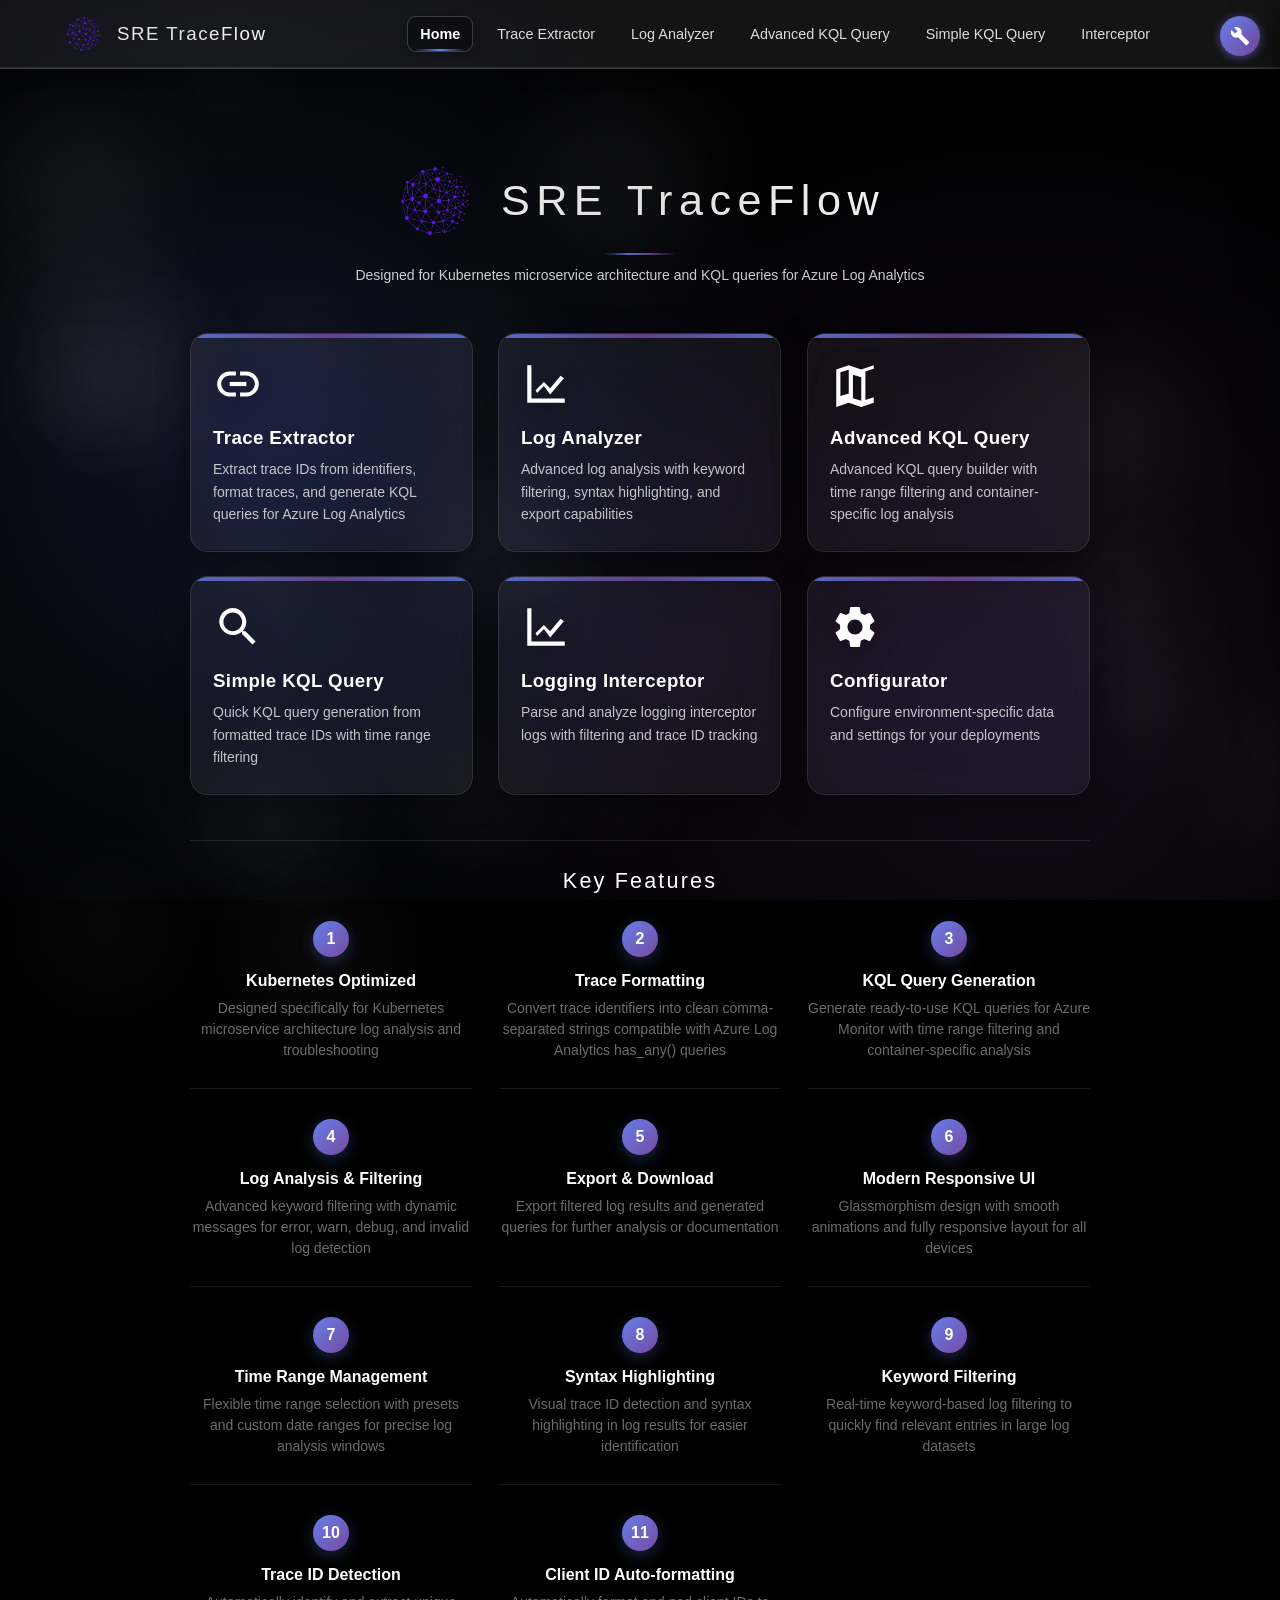
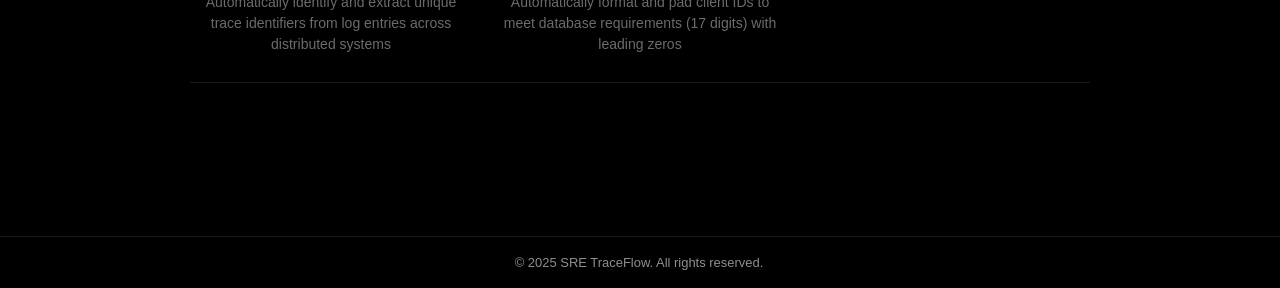
==== index.html @ 8fcfd658 "Add files via upload" ====
<!DOCTYPE html>
<html lang="en">
<head>
  <meta charset="UTF-8">
  <meta name="viewport" content="width=device-width, initial-scale=1.0">
  <title>SRE TraceFlow - Kubernetes Log Analysis</title>
  
  <link rel="stylesheet" href="assets/css/common.css">
  <link rel="stylesheet" href="assets/css/home.css">
</head>
<body class="home-page">
  <div id="navbar-container"></div>

  <div class="main-content">
    <div class="container" style="background: transparent; backdrop-filter: none; border: none; box-shadow: none;">
      <div class="logo"></div>
      <h1><img src="assets/icons/sre_traceflow.png" alt="" style="width:80px;height:80px;margin-right:8px;vertical-align:middle;">SRE TraceFlow</h1>
      <p class="subtitle">Designed for Kubernetes microservice architecture and KQL queries for Azure Log Analytics</p>
      
      <div class="tools-grid">
      <a href="trace-extractor.html" class="tool-card">
        <img src="assets/icons/link_white.svg" alt="" class="tool-icon" />
        <div class="tool-title">Trace Extractor</div>
        <div class="tool-description">
          Extract trace IDs from identifiers, format traces, and generate KQL queries for Azure Log Analytics
        </div>
      </a>
      
      <a href="log-analyzer.html" class="tool-card">
        <img src="assets/icons/chart-line_white.svg" alt="" class="tool-icon" />
        <div class="tool-title">Log Analyzer</div>
        <div class="tool-description">
          Advanced log analysis with keyword filtering, syntax highlighting, and export capabilities
        </div>
      </a>
      
      <a href="advanced-kql-query.html" class="tool-card">
        <img src="assets/icons/map_white.svg" alt="" class="tool-icon" />
        <div class="tool-title">Advanced KQL Query</div>
        <div class="tool-description">
          Advanced KQL query builder with time range filtering and container-specific log analysis
        </div>
      </a>
      
      <a href="simple-kql-query.html" class="tool-card">
        <img src="assets/icons/search_white.svg" alt="" class="tool-icon" />
        <div class="tool-title">Simple KQL Query</div>
        <div class="tool-description">
          Quick KQL query generation from formatted trace IDs with time range filtering
        </div>
      </a>
      
      <a href="interceptor.html" class="tool-card">
        <img src="assets/icons/chart-line_white.svg" alt="" class="tool-icon" />
        <div class="tool-title">Logging Interceptor</div>
        <div class="tool-description">
          Parse and analyze logging interceptor logs with filtering and trace ID tracking
        </div>
      </a>
      
      <a href="#" class="tool-card">
        <img src="assets/icons/settings_white.svg" alt="" class="tool-icon" />
        <div class="tool-title">Configurator</div>
        <div class="tool-description">
          Configure environment-specific data and settings for your deployments
        </div>
      </a>
    </div>

    <div class="getting-started">
      <h3>Key Features</h3>
      <div class="getting-started-content">
        <div class="getting-started-step">
          <div class="step-number-small">1</div>
          <div class="step-content">
            <strong>Kubernetes Optimized</strong>
            <p>Designed specifically for Kubernetes microservice architecture log analysis and troubleshooting</p>
          </div>
        </div>
        <div class="getting-started-step">
          <div class="step-number-small">2</div>
          <div class="step-content">
            <strong>Trace Formatting</strong>
            <p>Convert trace identifiers into clean comma-separated strings compatible with Azure Log Analytics has_any() queries</p>
          </div>
        </div>
        <div class="getting-started-step">
          <div class="step-number-small">3</div>
          <div class="step-content">
            <strong>KQL Query Generation</strong>
            <p>Generate ready-to-use KQL queries for Azure Monitor with time range filtering and container-specific analysis</p>
          </div>
        </div>
        <div class="getting-started-step">
          <div class="step-number-small">4</div>
          <div class="step-content">
            <strong>Log Analysis & Filtering</strong>
            <p>Advanced keyword filtering with dynamic messages for error, warn, debug, and invalid log detection</p>
          </div>
        </div>
        <div class="getting-started-step">
          <div class="step-number-small">5</div>
          <div class="step-content">
            <strong>Export & Download</strong>
            <p>Export filtered log results and generated queries for further analysis or documentation</p>
          </div>
        </div>
        <div class="getting-started-step">
          <div class="step-number-small">6</div>
          <div class="step-content">
            <strong>Modern Responsive UI</strong>
            <p>Glassmorphism design with smooth animations and fully responsive layout for all devices</p>
          </div>
        </div>
        <div class="getting-started-step">
          <div class="step-number-small">7</div>
          <div class="step-content">
            <strong>Time Range Management</strong>
            <p>Flexible time range selection with presets and custom date ranges for precise log analysis windows</p>
          </div>
        </div>
        <div class="getting-started-step">
          <div class="step-number-small">8</div>
          <div class="step-content">
            <strong>Syntax Highlighting</strong>
            <p>Visual trace ID detection and syntax highlighting in log results for easier identification</p>
          </div>
        </div>
        <div class="getting-started-step">
          <div class="step-number-small">9</div>
          <div class="step-content">
            <strong>Keyword Filtering</strong>
            <p>Real-time keyword-based log filtering to quickly find relevant entries in large log datasets</p>
          </div>
        </div>
        <div class="getting-started-step">
          <div class="step-number-small">10</div>
          <div class="step-content">
            <strong>Trace ID Detection</strong>
            <p>Automatically identify and extract unique trace identifiers from log entries across distributed systems</p>
          </div>
        </div>
        <div class="getting-started-step">
          <div class="step-number-small">11</div>
          <div class="step-content">
            <strong>Client ID Auto-formatting</strong>
            <p>Automatically format and pad client IDs to meet database requirements (17 digits) with leading zeros</p>
          </div>
        </div>
      </div>
    </div>
    </div>
  </div>

  <footer class="footer">
    <div class="footer-content">
      <p>&copy; 2025 SRE TraceFlow. All rights reserved.</p>
    </div>
  </footer>

  <script src="assets/js/navbar.js"></script>
  <script src="assets/js/common.js"></script>
  <script>
    // Modern interactive effects
    (function() {
      // Add parallax effect to cards on mouse move
      const cards = document.querySelectorAll('.tool-card');
      const container = document.querySelector('.container');
      
      if (container) {
        container.addEventListener('mousemove', (e) => {
          const rect = container.getBoundingClientRect();
          const x = e.clientX - rect.left;
          const y = e.clientY - rect.top;
          
          cards.forEach((card) => {
            if (card.matches(':hover')) {
              const cardRect = card.getBoundingClientRect();
              const cardX = cardRect.left + cardRect.width / 2 - rect.left;
              const cardY = cardRect.top + cardRect.height / 2 - rect.top;
              
              const deltaX = (x - cardX) / rect.width;
              const deltaY = (y - cardY) / rect.height;
              
              const rotateX = deltaY * 3;
              const rotateY = deltaX * -3;
              
              card.style.setProperty('--rotate-x', `${rotateX}deg`);
              card.style.setProperty('--rotate-y', `${rotateY}deg`);
            }
          });
        });
        
        container.addEventListener('mouseleave', () => {
          cards.forEach(card => {
            card.style.removeProperty('--rotate-x');
            card.style.removeProperty('--rotate-y');
          });
        });
      }
      
      // Add ripple effect on card click
      cards.forEach(card => {
        card.addEventListener('click', function(e) {
          const ripple = document.createElement('span');
          const rect = this.getBoundingClientRect();
          const size = Math.max(rect.width, rect.height);
          const x = e.clientX - rect.left - size / 2;
          const y = e.clientY - rect.top - size / 2;
          
          ripple.style.cssText = `
            position: absolute;
            width: ${size}px;
            height: ${size}px;
            border-radius: 50%;
            background: rgba(255, 255, 255, 0.3);
            left: ${x}px;
            top: ${y}px;
            pointer-events: none;
            animation: ripple 0.6s ease-out;
          `;
          
          this.appendChild(ripple);
          
          setTimeout(() => ripple.remove(), 600);
        });
      });
      
      // Add ripple animation
      const style = document.createElement('style');
      style.textContent = `
        @keyframes ripple {
          to {
            transform: scale(2);
            opacity: 0;
          }
        }
      `;
      document.head.appendChild(style);
    })();
    
  </script>
</body>
</html>
---- assets/css/common.css ----
/* Common Styles for SRE Helper Tool */
* {
  box-sizing: border-box;
}

body {
  margin: 0;
  padding: 0;
  font-family: -apple-system, BlinkMacSystemFont, 'Segoe UI', 'Roboto', 'Helvetica Neue', Arial, sans-serif;
  color: #ffffff;
  min-height: 100vh;
  position: relative;
  overflow-x: hidden;
  overflow-y: scroll; /* Always reserve scrollbar space to prevent layout shift */
  background: #000000;
  display: flex;
  flex-direction: column;
}

body:not(.home-page)::before {
  content: '';
  position: fixed;
  top: 0;
  left: 0;
  width: 100%;
  height: 100%;
  background: radial-gradient(circle at 20% 50%, rgba(102, 126, 234, 0.08) 0%, transparent 50%),
              radial-gradient(circle at 80% 80%, rgba(118, 75, 162, 0.08) 0%, transparent 50%);
  pointer-events: none;
  z-index: 0;
}

/* Pure black background - overlays removed for clean look */

/* Utilities Panel Styles */
.utilities-panel-toggle {
  position: fixed !important;
  right: 20px !important;
  top: 16px !important;
  transform: none !important;
  z-index: 101 !important;
  width: 40px !important;
  height: 40px !important;
  border-radius: 50% !important;
  background: linear-gradient(135deg, #667eea, #764ba2) !important;
  border: none !important;
  cursor: pointer !important;
  display: flex !important;
  align-items: center !important;
  justify-content: center !important;
  box-shadow: 0 2px 8px rgba(102, 126, 234, 0.4),
              0 0 12px rgba(118, 75, 162, 0.3) !important;
  transition: all 0.35s cubic-bezier(0.16, 1, 0.3, 1) !important;
  visibility: visible !important;
  opacity: 1 !important;
  pointer-events: auto !important;
  will-change: transform;
}

.utilities-panel-toggle:hover {
  transform: translateY(-2px) scale(1.1) !important;
  box-shadow: 0 4px 12px rgba(102, 126, 234, 0.5),
              0 0 16px rgba(118, 75, 162, 0.4);
}

.utilities-panel-toggle img {
  width: 20px;
  height: 20px;
  filter: brightness(0) invert(1);
}

.utilities-sidebar {
  position: fixed;
  right: 0;
  top: 0;
  width: 380px;
  height: 100vh;
  background: rgba(0, 0, 0, 0.95);
  backdrop-filter: blur(30px) saturate(180%);
  border-left: 1px solid rgba(255, 255, 255, 0.15);
  box-shadow: -4px 0 32px rgba(0, 0, 0, 0.5);
  z-index: 999;
  transform: translateX(100%);
  will-change: transform;
  transition: transform 0.2s cubic-bezier(0.16, 1, 0.3, 1);
  overflow-y: auto;
  padding: 20px;
}

.utilities-sidebar.open {
  transform: translateX(0);
}

.utilities-sidebar-header {
  display: flex;
  align-items: center;
  justify-content: space-between;
  margin-bottom: 30px;
  padding-bottom: 20px;
  border-bottom: 1px solid rgba(255, 255, 255, 0.1);
}

.utilities-sidebar-header h2 {
  margin: 0;
  font-size: 1.5rem;
  font-weight: 300;
  letter-spacing: 0.1em;
  color: #ffffff;
  display: flex;
  align-items: center;
  gap: 10px;
}

.utilities-sidebar-close {
  width: 32px;
  height: 32px;
  border-radius: 50%;
  background: rgba(255, 255, 255, 0.1);
  border: 1px solid rgba(255, 255, 255, 0.2);
  color: #ffffff;
  cursor: pointer;
  display: flex;
  align-items: center;
  justify-content: center;
  transition: all 0.3s ease;
  font-size: 18px;
  line-height: 1;
}

.utilities-sidebar-close:hover {
  background: rgba(255, 255, 255, 0.2);
  transform: rotate(90deg);
}

.utilities-list {
  display: flex;
  flex-direction: column;
  gap: 12px;
}

.utility-item {
  padding: 16px 20px;
  background: rgba(255, 255, 255, 0.05);
  border: 1px solid rgba(255, 255, 255, 0.1);
  border-radius: 12px;
  cursor: pointer;
  transition: all 0.35s cubic-bezier(0.16, 1, 0.3, 1);
  display: flex;
  align-items: center;
  gap: 12px;
  will-change: transform;
}

.utility-item:hover {
  background: rgba(255, 255, 255, 0.1);
  border-color: rgba(102, 126, 234, 0.5);
  transform: translateX(-4px);
  box-shadow: 0 4px 12px rgba(102, 126, 234, 0.2);
}

.utility-item-icon {
  width: 32px;
  height: 32px;
  flex-shrink: 0;
}

.utility-item-name {
  font-size: 15px;
  font-weight: 500;
  color: #ffffff;
  flex: 1;
}

/* Utilities Modal Overlay */
.utilities-modal-overlay {
  position: fixed;
  top: 0;
  left: 0;
  width: 100%;
  height: 100%;
  background: rgba(0, 0, 0, 0.85);
  backdrop-filter: blur(10px);
  z-index: 2000;
  display: none;
  align-items: center;
  justify-content: center;
  padding: 20px;
  box-sizing: border-box;
  overflow-y: auto;
}

.utilities-modal-overlay.open {
  display: flex;
}

.utilities-modal {
  background-color: rgba(255, 255, 255, 0.02);
  backdrop-filter: blur(10px) saturate(180%);
  border: none;
  border-radius: 29px;
  box-shadow: 0 8px 32px rgba(0, 0, 0, 0.3),
              0 2px 8px rgba(0, 0, 0, 0.2),
              inset 0 1px 0 rgba(255, 255, 255, 0.05);
  max-width: 900px;
  width: 100%;
  max-height: 90vh;
  overflow-y: auto;
  padding: 2.5% 2.5%;
  position: relative;
  animation: modalFadeIn 0.3s ease-out;
}

@keyframes modalFadeIn {
  from {
    opacity: 0;
    transform: scale(0.95) translateY(20px);
  }
  to {
    opacity: 1;
    transform: scale(1) translateY(0);
  }
}

.utilities-modal-header {
  display: flex;
  align-items: center;
  justify-content: space-between;
  margin-bottom: 25px;
  padding-bottom: 20px;
  border-bottom: 1px solid rgba(255, 255, 255, 0.1);
}

.utilities-modal-header h2 {
  margin: 0;
  font-size: 1.8rem;
  font-weight: 300;
  letter-spacing: 0.1em;
  color: #ffffff;
  display: flex;
  align-items: center;
  gap: 12px;
}

.utilities-modal-close {
  width: 36px;
  height: 36px;
  border-radius: 50%;
  background: rgba(255, 255, 255, 0.1);
  border: 1px solid rgba(255, 255, 255, 0.2);
  color: #ffffff;
  cursor: pointer;
  display: flex;
  align-items: center;
  justify-content: center;
  transition: all 0.3s ease;
  font-size: 20px;
  line-height: 1;
}

.utilities-modal-close:hover {
  background: rgba(255, 255, 255, 0.2);
  transform: rotate(90deg);
}

.utilities-modal-content {
  color: #ffffff;
}

/* Apply utilities page styling to modal content */
.utilities-modal-content .input-section {
  margin: 0 0 20px 0;
  width: 100%;
  box-sizing: border-box;
}

.utilities-modal-content .input-wrapper {
  width: 100%;
}

.utilities-modal-content .input-wrapper input,
.utilities-modal-content .input-wrapper textarea {
  width: 100%;
  box-sizing: border-box;
}

.utilities-modal-content .input-wrapper textarea {
  resize: vertical;
  min-height: 50px;
  max-height: 200px;
}

.utilities-modal-content .action-section {
  margin: 0 0 15px 0;
  width: 100%;
}

.utilities-modal-content .action-section .analyze-btn {
  width: 100%;
  box-sizing: border-box;
}

.utilities-modal-content .result {
  flex: 1;
  min-height: 40px;
  margin: 0 0 15px 0;
  width: 100%;
  box-sizing: border-box;
}

.utilities-modal-content .button-group {
  margin-top: auto !important;
  margin-bottom: 0;
  width: 100%;
}

.utilities-modal-content .button-group button {
  width: 100%;
  box-sizing: border-box;
}

/* Override for JSON formatter buttons - allow side-by-side layout */
.utilities-modal-content .button-group button[style*="width: auto"] {
  width: auto !important;
  flex: 0 0 auto !important;
}

/* Ensure modal buttons match utilities page styling */
.utilities-modal-content .analyze-btn,
.utilities-modal-content .button-group .analyze-btn {
  background: linear-gradient(135deg, #667eea, #764ba2) !important;
  color: #ffffff;
  border: none;
  border-radius: 14px;
  padding: 13px 22px;
  font-size: 14px;
  font-weight: 500;
  cursor: pointer;
  transition: all 0.3s cubic-bezier(0.4, 0, 0.2, 1);
  box-shadow: 0 4px 16px rgba(102, 126, 234, 0.4),
              0 0 20px rgba(118, 75, 162, 0.3);
  display: inline-flex;
  align-items: center;
  justify-content: center;
  gap: 7px;
}

.utilities-modal-content .analyze-btn:hover,
.utilities-modal-content .button-group .analyze-btn:hover {
  background: linear-gradient(135deg, #5a6fd8, #6a3d8f) !important;
  transform: translateY(-3px) scale(1.02);
  box-shadow: 0 8px 28px rgba(102, 126, 234, 0.5),
              0 0 30px rgba(118, 75, 162, 0.4);
}

.utilities-modal-content .button-group button.copy {
  background: rgba(255, 255, 255, 0.08) !important;
  border: 1px solid rgba(255, 255, 255, 0.2) !important;
  color: #ffffff;
  border-radius: 14px;
  padding: 13px 22px;
  font-size: 14px;
  font-weight: 500;
  cursor: pointer;
  transition: all 0.3s cubic-bezier(0.4, 0, 0.2, 1);
  display: inline-flex;
  align-items: center;
  justify-content: center;
  gap: 7px;
}

.utilities-modal-content .button-group button.copy:hover {
  background: rgba(255, 255, 255, 0.15) !important;
  border-color: rgba(255, 255, 255, 0.3) !important;
  transform: translateY(-2px);
  box-shadow: 0 4px 12px rgba(0, 0, 0, 0.2);
}

/* Navigation Styles */
.navbar {
  background: rgba(255, 255, 255, 0.08);
  backdrop-filter: blur(30px) saturate(180%);
  border-bottom: 1px solid rgba(255, 255, 255, 0.15);
  padding: 16px 0;
  position: sticky;
  top: 0;
  z-index: 100;
  box-shadow: 0 4px 16px rgba(0, 0, 0, 0.2),
              inset 0 -1px 0 rgba(255, 255, 255, 0.1);
}

/* Reserve space for navbar container to prevent layout shift */
#navbar-container {
  min-height: 54px;
  flex-shrink: 0;
}

.nav-container {
  max-width: 1080px;
  margin: 0 auto;
  padding: 0 18px;
  display: flex;
  justify-content: flex-end;
  align-items: center;
  gap: 20px;
  width: 100%;
  box-sizing: border-box;
  position: relative;
}

.nav-logo {
  font-size: 1.17rem;
  font-weight: 300;
  text-decoration: none;
  font-family: -apple-system, BlinkMacSystemFont, 'Segoe UI', 'Roboto', 'Helvetica Neue', Arial, sans-serif;
  letter-spacing: 0.08em;
  background: linear-gradient(135deg, #ffffff 0%, #e0e0e0 50%, #ffffff 100%);
  -webkit-background-clip: text;
  -webkit-text-fill-color: transparent;
  background-clip: text;
  display: inline-flex;
  align-items: center;
  gap: 7px;
  flex-shrink: 0;
  white-space: nowrap;
  position: fixed;
  left: 5%;
  top: 50%;
  transform: translateY(-50%);
  z-index: 101;
}

.nav-logo::before,
.nav-logo::after { display: none !important; }

.nav-links {
  display: flex;
  gap: 12px;
  justify-content: flex-end;
  flex-wrap: nowrap;
  align-items: center;
  flex-shrink: 1;
  min-width: 0;
  margin-left: 0;
}

.nav-links a {
  color: rgba(255, 255, 255, 0.85);
  text-decoration: none;
  padding: 9px 12px;
  border-radius: 9px;
  transition: all 0.3s cubic-bezier(0.4, 0, 0.2, 1);
  font-weight: 500;
  position: relative;
  overflow: hidden;
  white-space: nowrap;
  font-size: 0.9rem;
  flex-shrink: 0;
}

.nav-links a::before {
  content: '';
  position: absolute;
  bottom: 0;
  left: 50%;
  transform: translateX(-50%) scaleX(0);
  width: 80%;
  height: 2px;
  background: linear-gradient(90deg, transparent, rgba(102, 126, 234, 0.8), transparent);
  transition: transform 0.3s ease;
}

.nav-links a:hover {
  background: rgba(255, 255, 255, 0.12);
  color: #fff;
  transform: translateY(-1px);
}

.nav-links a:hover::before {
  transform: translateX(-50%) scaleX(1);
}

.nav-links a.active {
  color: #fff;
  background: rgba(0, 0, 0, 0.3);
  font-weight: 600;
  border: 1px solid rgba(255, 255, 255, 0.2);
  box-shadow: 0 2px 8px rgba(0, 0, 0, 0.2);
}

.nav-links a.active::before {
  transform: translateX(-50%) scaleX(1);
  background: linear-gradient(90deg, transparent, rgba(102, 126, 234, 1), transparent);
}

/* Main Content */
.main-content {
  padding: 27px 18px;
  max-width: 1080px;
  margin: 0 auto;
  position: relative;
  z-index: 1;
  opacity: 1;
  animation: none;
  width: 100%;
  box-sizing: border-box;
  flex: 1 0 auto;
}

.hero {
  max-width: 1080px;
  margin: 27px auto 22px auto;
  text-align: center;
  position: relative;
}

.hero-header {
  display: flex;
  align-items: center;
  justify-content: center;
  width: 100%;
  max-width: 1080px;
  margin: 0 auto;
  position: relative;
  padding: 0 18px;
  box-sizing: border-box;
  min-height: 54px;
}

.hero h1 {
  font-family: -apple-system, BlinkMacSystemFont, 'Segoe UI', 'Roboto', 'Helvetica Neue', Arial, sans-serif;
  font-size: 2.25rem;
  font-weight: 300;
  letter-spacing: 0.15em;
  margin: 0;
  background: linear-gradient(135deg, #ffffff 0%, #e0e0e0 50%, #ffffff 100%);
  -webkit-background-clip: text;
  -webkit-text-fill-color: transparent;
  background-clip: text;
  position: absolute;
  left: 50%;
  transform: translateX(-50%);
  text-shadow: none;
  display: inline-flex;
  align-items: center;
  justify-content: center;
  gap: 14px;
  flex-wrap: wrap;
}

.hero h1::before {
  display: none;
}

/* Page-specific icons now in HTML as SVG images */

.hero h1::after {
  content: '';
  position: absolute;
  bottom: -9px;
  left: 50%;
  transform: translateX(-50%);
  width: 72px;
  height: 2px;
  background: linear-gradient(90deg, transparent, rgba(255, 255, 255, 0.6), transparent);
}

.hero p {
  margin: 0;
  color: #ffffff;
  font-weight: 400;
  opacity: 0.6;
}

/* Container Styles */
.container {
  background: rgba(255, 255, 255, 0.08);
  backdrop-filter: blur(30px) saturate(180%);
  padding: 2.5% 2.5%;
  border-radius: 22px;
  box-shadow: 0 8px 32px rgba(0, 0, 0, 0.4),
              inset 0 1px 0 rgba(0, 0, 0, 0.3);
  border: 1px solid rgba(255, 255, 255, 0.18);
  opacity: 1;
  transition: all 0.4s cubic-bezier(0.4, 0, 0.2, 1);
  position: relative;
  animation: none;
}

/* Make step containers smaller */
.container.step-container {
  padding: 2.5% 2.5%;
  background-color: rgba(255, 255, 255, 0.02) !important;
  backdrop-filter: blur(10px) saturate(180%) !important;
  border: none !important;
  box-shadow: 0 8px 32px rgba(0, 0, 0, 0.3),
              0 2px 8px rgba(0, 0, 0, 0.2),
              inset 0 1px 0 rgba(255, 255, 255, 0.05) !important;
  position: relative;
  overflow: visible;
}


.container:hover {
  transform: translateY(-2px);
  box-shadow: 0 12px 40px rgba(0, 0, 0, 0.5),
              inset 0 1px 0 rgba(0, 0, 0, 0.4);
  border-color: rgba(255, 255, 255, 0.25);
}

.container.step-container:hover {
  transform: none;
  box-shadow: none;
  border-color: transparent;
}

/* Shared keyframes - consolidated to avoid duplication */
@keyframes fadeIn {
  from {
    opacity: 0;
  }
  to {
    opacity: 1;
  }
}

@keyframes fadeInUp {
  from {
    opacity: 0;
    transform: translateY(20px);
  }
  to {
    opacity: 1;
    transform: translateY(0);
  }
}

/* Form Elements */
h2 {
  margin: 0 0 14px;
  font-family: -apple-system, BlinkMacSystemFont, 'Segoe UI', 'Roboto', 'Helvetica Neue', Arial, sans-serif;
  font-size: 18px;
  font-weight: 600;
  text-align: center;
  color: #ffffff;
}

.container p,
.container blockquote {
  opacity: 0.6;
  color: rgba(255, 255, 255, 0.8);
  max-width: 77%;
  margin: 0 auto;
  font-size: 14px;
}

.container blockquote {
  border-left: 3px solid rgba(255, 255, 255, 0.3);
  padding-left: 18px;
  font-style: italic;
  margin-left: auto;
  margin-right: auto;
}

label {
  display: block;
  width: 100%;
  margin-top: 11px;
  margin-bottom: 4px;
  font-size: 14px;
  color: #ffffff;
  font-weight: 500;
}

input,
textarea {
  display: block;
  width: 100%;
  margin-top: 0;
  font-size: 14px !important;
}

input {
  background: rgba(255, 255, 255, 0.08);
  backdrop-filter: blur(10px);
  color: #ffffff;
  border: 1px solid rgba(255, 255, 255, 0.2);
  padding: 13px 16px;
  border-radius: 11px;
  transition: all 0.3s cubic-bezier(0.4, 0, 0.2, 1);
  font-size: 14px;
  font-weight: 500;
  box-shadow: 0 2px 8px rgba(0, 0, 0, 0.1),
              inset 0 1px 0 rgba(255, 255, 255, 0.05);
}

textarea {
  background: rgba(255, 255, 255, 0.08);
  backdrop-filter: blur(10px);
  color: #ffffff;
  border: 1px solid rgba(255, 255, 255, 0.2);
  border-left: 3px solid rgba(102, 126, 234, 0.5);
  padding: 13px 16px;
  border-radius: 11px;
  transition: all 0.3s cubic-bezier(0.4, 0, 0.2, 1);
  font-size: 14px !important;
  font-weight: 500;
  box-shadow: 0 2px 8px rgba(0, 0, 0, 0.1),
              inset 0 1px 0 rgba(255, 255, 255, 0.05);
}

input:focus {
  border-color: rgba(255, 255, 255, 0.4);
  outline: none;
  background: rgba(255, 255, 255, 0.12);
  box-shadow: 0 0 0 3px rgba(102, 126, 234, 0.2),
              0 4px 12px rgba(0, 0, 0, 0.2),
              inset 0 1px 0 rgba(255, 255, 255, 0.1);
  transform: translateY(-1px);
}

textarea:focus {
  border-color: rgba(255, 255, 255, 0.4);
  border-left-color: rgba(102, 126, 234, 0.8);
  outline: none;
  background: rgba(255, 255, 255, 0.12);
  box-shadow: 0 0 0 3px rgba(102, 126, 234, 0.2),
              0 4px 12px rgba(0, 0, 0, 0.2),
              inset 0 1px 0 rgba(255, 255, 255, 0.1);
  transform: translateY(-1px);
}

input::placeholder,
textarea::placeholder {
  color: rgba(255, 255, 255, 0.7);
  font-weight: 400;
}

/* Time Input Specific */
input[type="time"] {
  background: rgba(255, 255, 255, 0.1);
  color: #fff;
  border: 1px solid rgba(255, 255, 255, 0.2);
  padding: 11px 14px;
  border-radius: 7px;
  font-size: 14px;
}

input[type="time"]:focus {
  border-color: rgba(255, 255, 255, 0.5);
  outline: none;
  background: rgba(255, 255, 255, 0.15);
  box-shadow: 0 0 0 3px rgba(255, 255, 255, 0.1);
}

/* Button Styles */
.button-group {
  display: flex;
  gap: 9px;
  margin-top: 14px;
  flex-wrap: wrap;
}

.button-group button {
  flex: 1;
  padding: 13px 22px;
  font-size: 14px;
  font-weight: 500;
  color: #fff;
  border: none;
  border-radius: 11px;
  cursor: pointer;
  display: flex;
  align-items: center;
  justify-content: center;
  gap: 7px;
  transition: all 0.3s cubic-bezier(0.4, 0, 0.2, 1);
  position: relative;
  overflow: hidden;
  box-shadow: 0 4px 12px rgba(0, 0, 0, 0.2);
}

.button-group button::before {
  content: '';
  position: absolute;
  top: 0;
  left: -100%;
  width: 100%;
  height: 100%;
  background: linear-gradient(90deg, transparent, rgba(255, 255, 255, 0.2), transparent);
  transition: left 0.5s;
}

.button-group button:hover::before {
  left: 100%;
}

.button-group button.copy {
  background: #000000;
  color: #ffffff;
}

.button-group button.copy:hover {
  background: #1a1a1a;
}

.tool-redirect-btn {
  background: linear-gradient(135deg, #4a4a4a, #6a0dad);
  color: white;
  border: none;
  padding: 22px 43px;
  border-radius: 14px;
  cursor: pointer;
  font-size: 14px;
  font-weight: 500;
  transition: all 0.3s ease;
  display: flex;
  align-items: center;
  gap: 14px;
  text-decoration: none;
  justify-content: center;
  flex: 1;
  min-height: 63px;
  min-width: 216px;
  margin-top: 18px;
}

.tool-redirect-btn:hover {
  background: linear-gradient(135deg, #6a0dad, #4a4a4a);
  transform: translateY(-2px);
  box-shadow: 0 8px 25px rgba(106, 13, 173, 0.4);
}

.button-group button:not(.copy) {
  background: linear-gradient(135deg, #6c5ce7, #a29bfe);
}

.button-group button:hover {
  transform: translateY(-3px) scale(1.02);
  box-shadow: 0 8px 24px rgba(0, 0, 0, 0.3),
              0 0 20px rgba(102, 126, 234, 0.2);
}

.button-group button:active {
  transform: translateY(-1px) scale(0.98);
}

/* Result Display */
.result {
  margin-top: 9px;
  padding: 18px;
  background: rgba(0, 0, 0, 0.4);
  backdrop-filter: blur(20px);
  border: 1px solid rgba(255, 255, 255, 0.15);
  border-radius: 14px;
  font-size: 14px;
  color: #ffffff;
  white-space: pre-wrap;
  max-height: 0;
  overflow: hidden;
  opacity: 0;
  transition: all 0.4s cubic-bezier(0.4, 0, 0.2, 1);
  font-family: 'Consolas', 'Monaco', monospace;
  line-height: 1.6;
  font-weight: 500;
  box-shadow: 0 4px 16px rgba(0, 0, 0, 0.3),
              inset 0 1px 0 rgba(255, 255, 255, 0.05);
}

.result:not(:empty) {
  background: rgba(0, 0, 0, 0.5);
  backdrop-filter: blur(20px) saturate(180%);
  border: 1px solid rgba(255, 255, 255, 0.2);
  max-height: 360px;
  opacity: 1;
  transition: all 0.3s ease-out;
}

.result::-webkit-scrollbar {
  width: 6px;
}

.result::-webkit-scrollbar-track {
  background: rgba(255, 255, 255, 0.1);
  border-radius: 3px;
}

.result::-webkit-scrollbar-thumb {
  background: rgba(255, 255, 255, 0.3);
  border-radius: 3px;
}

.result::-webkit-scrollbar-thumb:hover {
  background: rgba(255, 255, 255, 0.5);
}

/* Footer */
.footer {
  background: #000000;
  color: #ffffff;
  padding: 18px;
  text-align: center;
  margin-top: auto;
  border-top: 1px solid rgba(255, 255, 255, 0.1);
  width: 100%;
  box-sizing: border-box;
  flex-shrink: 0;
}

.footer-content {
  max-width: 1080px;
  margin: 0 auto;
  padding: 0 18px;
  font-size: 0.81rem;
  opacity: 0.8;
  box-sizing: border-box;
}

.footer p {
  margin: 0;
  color: rgba(255, 255, 255, 0.7);
}

/* Responsive Design */
@media (max-width: 640px) {
  .nav-container {
    flex-direction: column;
    gap: 15px;
  }
  
  .nav-links {
    flex-wrap: wrap;
    justify-content: center;
  }
  
  .hero h1 {
    font-size: 2rem;
    gap: 12px;
  }
  
  .hero h1::before {
    font-size: 1.5rem;
  }
  
  .container {
    padding: 20px;
  }
  
  .button-group {
    flex-direction: column;
  }
  
  .button-group button {
    margin-bottom: 10px;
  }
}
---- assets/css/home.css ----
/* Home Page Specific Styles */
body.home-page {
  display: block;
  min-height: 100vh;
  position: relative;
  overflow-y: auto;
  overflow-x: hidden;
}

body.home-page::before {
  content: '';
  position: fixed;
  top: 0;
  left: 0;
  width: 100%;
  height: 100%;
  background: radial-gradient(circle at 20% 50%, rgba(102, 126, 234, 0.15) 0%, transparent 50%),
              radial-gradient(circle at 80% 80%, rgba(118, 75, 162, 0.15) 0%, transparent 50%);
  pointer-events: none;
  z-index: 0;
}

@keyframes gradientShift {
  0%, 100% {
    opacity: 1;
  }
  50% {
    opacity: 0.8;
  }
}

.container {
  background: rgba(255, 255, 255, 0.08);
  backdrop-filter: blur(30px) saturate(200%);
  border-radius: 29px;
  border: 1px solid rgba(255, 255, 255, 0.18);
  padding: 36px 45px 54px 45px;
  text-align: center;
  box-shadow: 0 8px 32px rgba(0, 0, 0, 0.4),
              inset 0 1px 0 rgba(0, 0, 0, 0.3);
  max-width: 990px;
  width: 100%;
  margin: 0 auto;
  position: relative;
  z-index: 1;
  isolation: isolate;
  animation: fadeInUp 0.8s ease-out;
  overflow: visible;
  min-height: auto;
  margin-bottom: 36px;
}

@keyframes fadeInUp {
  from {
    opacity: 0;
    transform: translateY(30px);
  }
  to {
    opacity: 1;
    transform: translateY(0);
  }
}

.logo {
  font-size: 2.7rem;
  margin-bottom: 18px;
  color: #fff;
}

h1 {
  font-family: -apple-system, BlinkMacSystemFont, 'Segoe UI', 'Roboto', 'Helvetica Neue', Arial, sans-serif;
  font-size: 2.7rem;
  font-weight: 300;
  letter-spacing: 0.15em;
  margin-bottom: 23px;
  background: linear-gradient(135deg, #ffffff 0%, #e0e0e0 50%, #ffffff 100%);
  -webkit-background-clip: text;
  -webkit-text-fill-color: transparent;
  background-clip: text;
  position: relative;
  text-shadow: none;
  display: flex;
  align-items: center;
  justify-content: center;
  gap: 18px;
  animation: fadeInDown 0.8s ease-out;
}

@keyframes fadeInDown {
  from {
    opacity: 0;
    transform: translateY(-20px);
  }
  to {
    opacity: 1;
    transform: translateY(0);
  }
}

h1::before {
  display: none;
}

h1::after {
  content: '';
  position: absolute;
  bottom: -14px;
  left: 50%;
  transform: translateX(-50%);
  width: 72px;
  height: 2px;
  background: linear-gradient(90deg, transparent, rgba(102, 126, 234, 0.8), rgba(118, 75, 162, 0.8), transparent);
}

.subtitle {
  color: rgba(255, 255, 255, 0.65);
  font-size: 0.99rem;
  margin-top: 36px;
  margin-bottom: 36px;
  font-weight: 400;
  max-width: 450px;
  margin-left: auto;
  margin-right: auto;
  line-height: 1.7;
  animation: fadeIn 1s ease-out 0.3s both;
}

@keyframes fadeIn {
  from {
    opacity: 0;
  }
  to {
    opacity: 1;
  }
}

.tools-grid {
  display: grid;
  grid-template-columns: repeat(3, 1fr);
  gap: 25px;
  margin-top: 45px;
  padding: 0;
  align-items: stretch;
}

.tool-card {
  background: rgba(255, 255, 255, 0.06);
  backdrop-filter: blur(30px) saturate(200%);
  border-radius: 18px;
  padding: 25px 22px;
  text-decoration: none;
  color: #fff;
  transition: all 0.5s cubic-bezier(0.4, 0, 0.2, 1);
  border: 1px solid rgba(255, 255, 255, 0.1);
  position: relative;
  overflow: hidden;
  display: flex;
  flex-direction: column;
  justify-content: flex-start;
  align-items: flex-start;
  max-width: 288px;
  width: 100%;
  margin: 0 auto;
  min-height: 180px;
  opacity: 0;
  transform: translateY(20px);
  backdrop-filter: none;
  animation: fadeInCard 0.6s ease-out forwards, applyBackdropFilter 2s ease-in-out forwards;
  box-shadow: 0 8px 32px rgba(0, 0, 0, 0.4),
              inset 0 1px 0 rgba(0, 0, 0, 0.2),
              inset 0 -1px 0 rgba(0, 0, 0, 0.3);
  isolation: isolate;
  will-change: opacity, transform, backdrop-filter;
}

.tool-card:not([data-animated]) {
  opacity: 0;
  transform: translateY(20px);
  background: rgba(255, 255, 255, 0.06);
  border-color: rgba(255, 255, 255, 0.1);
}

.tool-card:nth-child(1) { 
  animation-delay: 0.1s, 2s; /* fade starts at 0.1s, backdrop transition starts at 2s */
}
.tool-card:nth-child(2) { 
  animation-delay: 0.2s, 2s; /* fade starts at 0.2s, backdrop transition starts at 2s */
}
.tool-card:nth-child(3) { 
  animation-delay: 0.3s, 2s; /* fade starts at 0.3s, backdrop transition starts at 2s */
}
.tool-card:nth-child(4) { 
  animation-delay: 0.4s, 2s; /* fade starts at 0.4s, backdrop transition starts at 2s */
}
.tool-card:nth-child(5) { 
  animation-delay: 0.5s, 2s; /* fade starts at 0.5s, backdrop transition starts at 2s */
}
.tool-card:nth-child(6) { 
  animation-delay: 0.6s, 2s; /* fade starts at 0.6s, backdrop transition starts at 2s */
}

@keyframes fadeInCard {
  from {
    opacity: 0;
    transform: translateY(20px);
  }
  to {
    opacity: 1;
    transform: translateY(0);
  }
}

@keyframes applyBackdropFilter {
  from {
    backdrop-filter: none;
  }
  to {
    backdrop-filter: blur(30px) saturate(200%);
  }
}


.tool-card::before {
  content: '';
  position: absolute;
  top: 0;
  left: 0;
  right: 0;
  height: 4px;
  background: linear-gradient(90deg, 
    rgba(102, 126, 234, 0.8), 
    rgba(118, 75, 162, 0.8),
    rgba(102, 126, 234, 0.8));
  z-index: 1;
  transition: height 0.3s ease;
}

.tool-card::after {
  content: '';
  position: absolute;
  top: 0;
  left: -100%;
  width: 100%;
  height: 100%;
  background: linear-gradient(90deg, 
    transparent, 
    rgba(255, 255, 255, 0.12), 
    transparent);
  transition: left 0.6s ease;
  z-index: 1;
  pointer-events: none;
}

.tool-card:hover::before {
  height: 5px;
  background: linear-gradient(90deg, 
    rgba(102, 126, 234, 1), 
    rgba(118, 75, 162, 1),
    rgba(102, 126, 234, 1));
}

.tool-card:hover::after {
  left: 100%;
}

.tool-card:hover {
  transform: translateY(-8px) scale(1.02) 
             perspective(1000px) 
             rotateX(var(--rotate-x, 0deg)) 
             rotateY(var(--rotate-y, 0deg)) 
             translateZ(15px);
  background: rgba(0, 0, 0, 0.3);
  border-color: rgba(0, 0, 0, 0.5);
  box-shadow: 0 20px 40px rgba(0, 0, 0, 0.5),
              0 0 20px rgba(102, 126, 234, 0.4),
              0 0 33px rgba(118, 75, 162, 0.3),
              0 0 47px rgba(102, 126, 234, 0.1),
              inset 0 2px 0 rgba(0, 0, 0, 0.3),
              inset 0 -2px 0 rgba(0, 0, 0, 0.4);
}

.tool-card:focus,
.tool-card:active {
  outline: none;
  -webkit-tap-highlight-color: transparent;
  -webkit-touch-callout: none;
}

.tool-card:focus-visible {
  outline: none;
}

.tool-icon {
  width: 3.15rem;
  height: 3.15rem;
  margin: 0 0 18px 0;
  display: block;
  flex-shrink: 0;
  transition: all 0.5s cubic-bezier(0.4, 0, 0.2, 1);
  filter: drop-shadow(0 4px 12px rgba(0, 0, 0, 0.4));
  position: relative;
  z-index: 2;
}

.tool-card:hover .tool-icon {
  transform: scale(1.15) rotate(8deg);
  filter: drop-shadow(0 8px 20px rgba(0, 0, 0, 0.5))
          drop-shadow(0 0 30px rgba(102, 126, 234, 0.5))
          drop-shadow(0 0 50px rgba(118, 75, 162, 0.3));
}

.tool-title {
  font-size: 1.17rem;
  font-weight: 600;
  margin-bottom: 9px;
  text-align: left;
  flex-shrink: 0;
  color: #ffffff;
  letter-spacing: 0.02em;
  position: relative;
  z-index: 2;
  transition: all 0.3s ease;
  width: 100%;
}

.tool-card:hover .tool-title {
  color: rgba(255, 255, 255, 1);
}

.tool-description {
  font-size: 0.875rem;
  color: rgba(255, 255, 255, 0.75);
  line-height: 1.6;
  font-weight: 400;
  text-align: left;
  overflow: hidden;
  display: -webkit-box;
  -webkit-line-clamp: 3;
  -webkit-box-orient: vertical;
  margin-top: 0;
  position: relative;
  z-index: 2;
  transition: all 0.3s ease;
  width: 100%;
  flex: 1;
}

.tool-card:hover .tool-description {
  color: rgba(255, 255, 255, 0.9);
}

.getting-started {
  margin: 45px 0 36px 0;
  padding: 27px 0;
  border-top: 1px solid rgba(255, 255, 255, 0.1);
  border-bottom: 1px solid rgba(255, 255, 255, 0.1);
}

.getting-started h3 {
  font-family: -apple-system, BlinkMacSystemFont, 'Segoe UI', 'Roboto', 'Helvetica Neue', Arial, sans-serif;
  font-size: 1.35rem;
  font-weight: 400;
  color: #ffffff;
  margin: 0 0 27px 0;
  text-align: center;
  letter-spacing: 0.1em;
}

.getting-started-content {
  display: grid;
  grid-template-columns: repeat(3, 1fr);
  gap: 27px;
  max-width: 1080px;
  margin: 0 auto;
}

.getting-started-step {
  display: flex;
  flex-direction: column;
  align-items: center;
  text-align: center;
  gap: 15px;
  justify-content: flex-start;
  width: 100%;
}

.getting-started-step:nth-child(n+4) {
  border-top: 1px solid rgba(255, 255, 255, 0.1);
  padding-top: 30px;
  margin-top: 0;
}

.step-number-small {
  width: 36px;
  height: 36px;
  border-radius: 50%;
  background: linear-gradient(135deg, #667eea, #764ba2);
  color: #ffffff;
  display: flex;
  align-items: center;
  justify-content: center;
  font-size: 16px;
  font-weight: 700;
  box-shadow: 0 4px 15px rgba(102, 126, 234, 0.3);
  flex-shrink: 0;
}

.step-content {
  display: flex;
  flex-direction: column;
  gap: 8px;
  text-align: center;
  width: 100%;
  align-items: center;
  justify-content: center;
}

.step-content strong {
  font-size: 1rem;
  font-weight: 600;
  color: #ffffff;
  font-family: -apple-system, BlinkMacSystemFont, 'Segoe UI', 'Roboto', 'Helvetica Neue', Arial, sans-serif;
  text-align: center;
  display: block;
  width: 100%;
}

.step-content p {
  font-size: 0.875rem;
  color: rgba(255, 255, 255, 0.7);
  margin: 0 auto;
  line-height: 1.5;
  text-align: center;
  max-width: 100%;
}

@media (max-width: 1024px) {
  .getting-started-content {
    grid-template-columns: repeat(2, 1fr);
  }
  
  .getting-started-step:nth-child(n+4) {
    border-top: 1px solid rgba(255, 255, 255, 0.1);
    padding-top: 30px;
  }
  
  .getting-started-step:nth-child(n+3) {
    border-top: none;
    padding-top: 0;
  }
  
  .getting-started-step:nth-child(3),
  .getting-started-step:nth-child(5),
  .getting-started-step:nth-child(7),
  .getting-started-step:nth-child(9),
  .getting-started-step:nth-child(11) {
    border-top: 1px solid rgba(255, 255, 255, 0.1);
    padding-top: 30px;
  }
}

@media (max-width: 768px) {
  .getting-started-content {
    grid-template-columns: 1fr;
    gap: 25px;
  }
  
  .getting-started-step {
    flex-direction: row;
    text-align: left;
    align-items: flex-start;
  }
  
  .getting-started-step:nth-child(n+2) {
    border-top: 1px solid rgba(255, 255, 255, 0.1);
    padding-top: 25px;
  }
  
  .getting-started-step:nth-child(3),
  .getting-started-step:nth-child(5),
  .getting-started-step:nth-child(7),
  .getting-started-step:nth-child(9),
  .getting-started-step:nth-child(11) {
    border-top: 1px solid rgba(255, 255, 255, 0.1);
    padding-top: 25px;
  }
}

.features {
  margin-top: 60px;
  padding-top: 40px;
  border-top: 1px solid rgba(255, 255, 255, 0.1);
  width: 100%;
  display: block;
  visibility: visible;
  opacity: 1;
}

.features h3 {
  color: #fff;
  font-size: 1.5rem;
  font-weight: 300;
  letter-spacing: 0.1em;
  margin-bottom: 30px;
  text-align: center;
  background: linear-gradient(135deg, #ffffff 0%, #e0e0e0 100%);
  -webkit-background-clip: text;
  -webkit-text-fill-color: transparent;
  background-clip: text;
  display: block;
  visibility: visible;
}

.feature-list {
  display: grid;
  grid-template-columns: repeat(auto-fit, minmax(220px, 1fr));
  gap: 16px;
  justify-items: stretch;
  max-width: 900px;
  margin: 0 auto;
  padding: 0;
  list-style: none;
  visibility: visible;
  opacity: 1;
}

.feature-item {
  display: flex;
  align-items: center;
  justify-content: flex-start;
  color: rgba(255, 255, 255, 0.9);
  font-size: 0.95rem;
  font-weight: 400;
  padding: 12px 16px;
  background: rgba(255, 255, 255, 0.05);
  backdrop-filter: blur(10px);
  border-radius: 12px;
  border: 1px solid rgba(255, 255, 255, 0.1);
  transition: all 0.3s cubic-bezier(0.4, 0, 0.2, 1);
  position: relative;
  overflow: hidden;
  text-align: left;
  visibility: visible;
  opacity: 1;
  min-height: 44px;
  box-sizing: border-box;
}

.feature-item::before {
  content: '';
  position: absolute;
  left: 0;
  top: 0;
  bottom: 0;
  width: 3px;
  background: linear-gradient(180deg, rgba(102, 126, 234, 0.8), rgba(118, 75, 162, 0.8));
  opacity: 0;
  transition: opacity 0.3s ease;
}

.feature-item:hover {
  background: rgba(255, 255, 255, 0.08);
  border-color: rgba(255, 255, 255, 0.2);
  transform: translateX(4px);
  box-shadow: 0 4px 12px rgba(0, 0, 0, 0.2);
}

.feature-item:hover::before {
  opacity: 1;
}

.feature-item img {
  display: block;
  width: 18px;
  height: 18px;
  margin-right: 12px;
  flex-shrink: 0;
  filter: drop-shadow(0 2px 4px rgba(0, 0, 0, 0.3));
  transition: transform 0.3s ease;
  vertical-align: middle;
}

.feature-item:hover img {
  transform: scale(1.1);
}

.feature-item span {
  display: inline-block;
  vertical-align: middle;
}

.feature-item i {
  margin-right: 10px;
  color: #4ade80;
}

/* Client ID Card Styles */
.client-id-card {
  cursor: default;
}

.client-id-card:hover {
  transform: translateY(-5px);
  background: rgba(0, 0, 0, 0.4);
  box-shadow: 0 15px 30px rgba(0, 0, 0, 0.2);
}

.client-id-content {
  margin-top: 20px;
  display: flex;
  flex-direction: column;
  gap: 15px;
  align-items: center;
}

.client-input {
  width: 100%;
  background: rgba(255, 255, 255, 0.15);
  color: #ffffff;
  border: 1px solid rgba(255, 255, 255, 0.3);
  padding: 10px 12px;
  border-radius: 6px;
  font-size: 14px;
  text-align: center;
  font-weight: 500;
}

.client-input:focus {
  border-color: rgba(255, 255, 255, 0.5);
  outline: none;
  background: rgba(255, 255, 255, 0.15);
}

.client-input::placeholder {
  color: rgba(255, 255, 255, 0.6);
}

.client-buttons {
  display: flex;
  gap: 10px;
  flex-wrap: wrap;
  justify-content: center;
  width: 100%;
  margin-top: 5px;
}

.client-btn {
  flex: 1;
  padding: 10px 16px;
  font-size: 14px;
  font-weight: 500;
  color: #fff;
  border: none;
  border-radius: 8px;
  cursor: pointer;
  display: flex;
  align-items: center;
  justify-content: center;
  gap: 6px;
  transition: all 0.3s ease;
  background: linear-gradient(135deg, #6c5ce7, #a29bfe);
  position: relative;
  overflow: hidden;
}

.client-btn::before {
  content: '';
  position: absolute;
  top: 0;
  left: -100%;
  width: 100%;
  height: 100%;
  background: linear-gradient(90deg, transparent, rgba(255, 255, 255, 0.2), transparent);
  transition: left 0.5s;
}

.client-btn:hover::before {
  left: 100%;
}

.client-btn.copy {
  background: #000000;
  color: #ffffff;
}

.client-btn.copy:hover {
  background: #1a1a1a;
}

.client-btn:hover {
  transform: translateY(-2px);
  box-shadow: 0 8px 25px rgba(0, 0, 0, 0.2);
}

.client-result {
  margin-top: 8px;
  padding: 8px;
  background: rgba(255, 255, 255, 0.15);
  border: 1px solid rgba(255, 255, 255, 0.3);
  border-radius: 6px;
  font-size: 12px;
  color: #ffffff;
  font-family: 'Consolas', 'Monaco', monospace;
  min-height: 16px;
  width: 100%;
  word-break: break-all;
  text-align: center;
  font-weight: 500;
}

@media (max-width: 992px) {
  .tools-grid {
    grid-template-columns: repeat(2, 1fr);
    gap: 20px;
  }
  
  .feature-list {
    grid-template-columns: repeat(auto-fit, minmax(180px, 1fr));
    gap: 12px;
  }
}

@media (max-width: 768px) {
  .container {
    padding: 40px 25px;
    border-radius: 24px;
  }
  
  .features {
    margin-top: 50px;
    padding-top: 30px;
  }
  
  .feature-list {
    grid-template-columns: 1fr;
    gap: 10px;
  }
  
  .feature-item {
    justify-content: center;
    text-align: center;
    padding: 14px;
  }
  
  h1 {
    font-size: 1.8rem;
    letter-spacing: 0.1em;
    gap: 15px;
  }
  
  h1::before {
    font-size: 1.5rem;
  }
  
  .tools-grid {
    grid-template-columns: 1fr;
  }
  
  .client-buttons {
    flex-direction: column;
    width: 100%;
  }
  
  .client-btn {
    width: 100%;
    justify-content: center;
  }
}
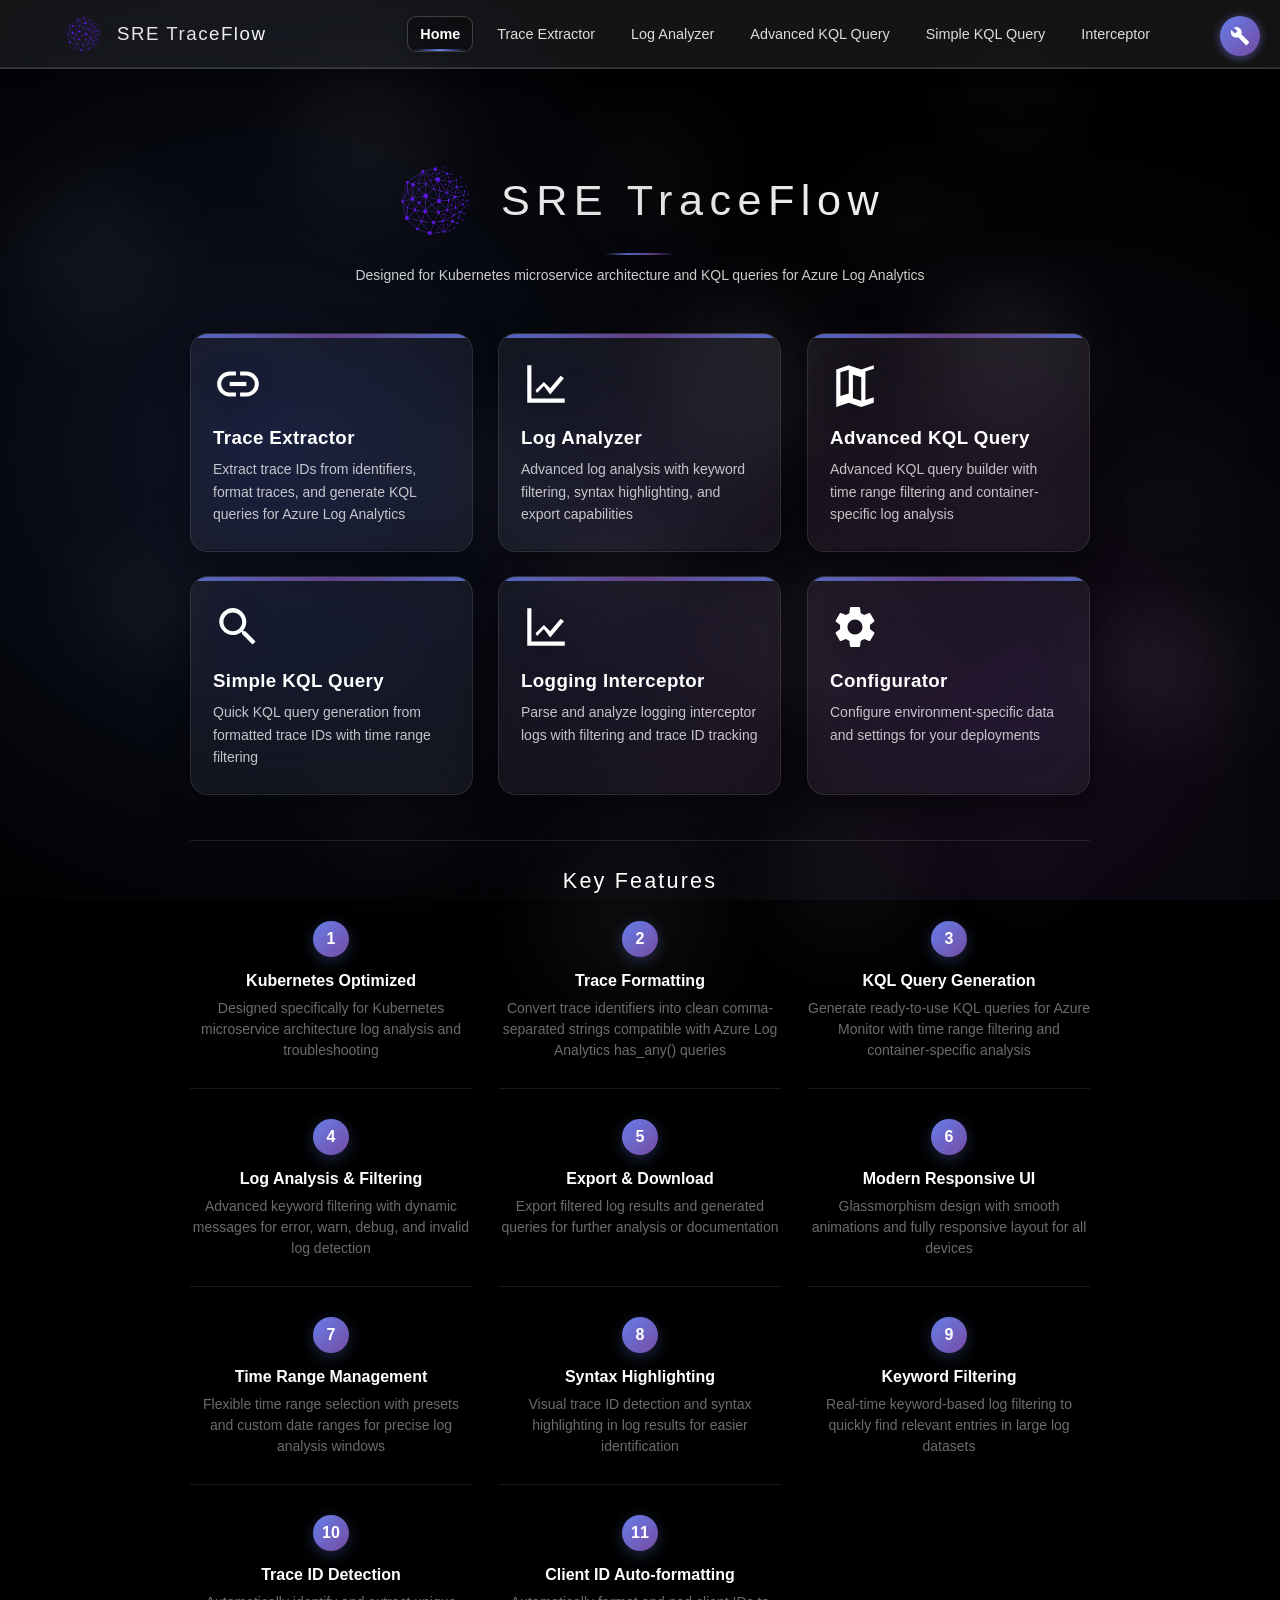
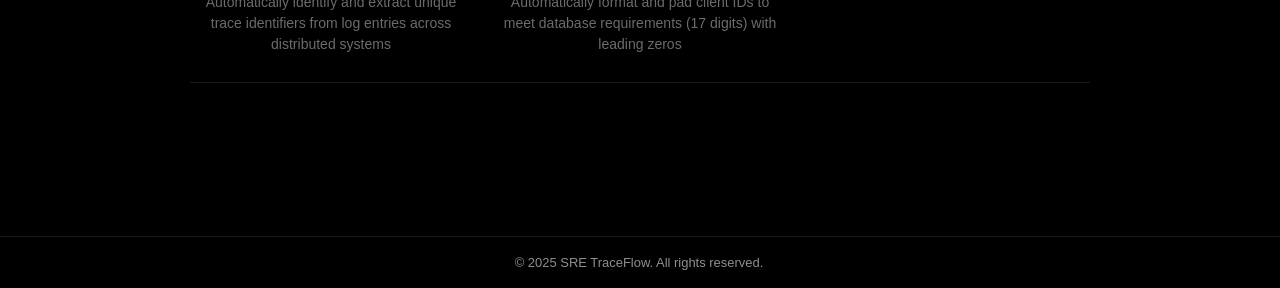
==== commit d42c84e8: "Add files via upload" ====
--- a/index.html
+++ b/index.html
@@ -58,7 +58,7 @@
         </div>
       </a>
       
-      <a href="#" class="tool-card">
+      <a href="configurator.html" class="tool-card">
         <img src="assets/icons/settings_white.svg" alt="" class="tool-icon" />
         <div class="tool-title">Configurator</div>
         <div class="tool-description">
--- a/assets/css/common.css
+++ b/assets/css/common.css
@@ -50,11 +50,10 @@
   justify-content: center !important;
   box-shadow: 0 2px 8px rgba(102, 126, 234, 0.4),
               0 0 12px rgba(118, 75, 162, 0.3) !important;
-  transition: all 0.35s cubic-bezier(0.16, 1, 0.3, 1) !important;
+  transition: all 0.3s cubic-bezier(0.4, 0, 0.2, 1) !important;
   visibility: visible !important;
   opacity: 1 !important;
   pointer-events: auto !important;
-  will-change: transform;
 }
 
 .utilities-panel-toggle:hover {
@@ -71,7 +70,7 @@
 
 .utilities-sidebar {
   position: fixed;
-  right: 0;
+  right: -400px;
   top: 0;
   width: 380px;
   height: 100vh;
@@ -80,15 +79,16 @@
   border-left: 1px solid rgba(255, 255, 255, 0.15);
   box-shadow: -4px 0 32px rgba(0, 0, 0, 0.5);
   z-index: 999;
-  transform: translateX(100%);
-  will-change: transform;
-  transition: transform 0.2s cubic-bezier(0.16, 1, 0.3, 1);
-  overflow-y: auto;
+  transition: right 0.3s cubic-bezier(0.4, 0, 0.2, 1);
+  overflow: hidden;
   padding: 20px;
+  display: flex;
+  flex-direction: column;
+  box-sizing: border-box;
 }
 
 .utilities-sidebar.open {
-  transform: translateX(0);
+  right: 0;
 }
 
 .utilities-sidebar-header {
@@ -132,6 +132,44 @@
   transform: rotate(90deg);
 }
 
+.utilities-sidebar-body {
+  flex: 1;
+  overflow-y: auto;
+  min-height: 0;
+}
+
+.utilities-sidebar-footer {
+  margin-top: auto;
+  padding-top: 16px;
+  border-top: 1px solid rgba(255, 255, 255, 0.1);
+  flex-shrink: 0;
+}
+
+.utility-config-link {
+  padding: 16px 20px;
+  background: rgba(255, 255, 255, 0.05);
+  border: 1px solid rgba(255, 255, 255, 0.1);
+  border-radius: 12px;
+  transition: all 0.3s cubic-bezier(0.4, 0, 0.2, 1);
+  display: flex;
+  align-items: center;
+  gap: 12px;
+  text-decoration: none;
+  color: inherit;
+}
+
+.utility-config-link:hover {
+  background: rgba(255, 255, 255, 0.1);
+  border-color: rgba(102, 126, 234, 0.5);
+  transform: translateX(-4px);
+  box-shadow: 0 4px 12px rgba(102, 126, 234, 0.2);
+}
+
+.utility-config-link.active {
+  background: linear-gradient(135deg, rgba(102, 126, 234, 0.35), rgba(118, 75, 162, 0.25));
+  border-color: rgba(102, 126, 234, 0.6);
+}
+
 .utilities-list {
   display: flex;
   flex-direction: column;
@@ -144,11 +182,10 @@
   border: 1px solid rgba(255, 255, 255, 0.1);
   border-radius: 12px;
   cursor: pointer;
-  transition: all 0.35s cubic-bezier(0.16, 1, 0.3, 1);
+  transition: all 0.3s cubic-bezier(0.4, 0, 0.2, 1);
   display: flex;
   align-items: center;
   gap: 12px;
-  will-change: transform;
 }
 
 .utility-item:hover {
@@ -299,6 +336,46 @@
   box-sizing: border-box;
 }
 
+.action-section.comma-formatter-actions {
+  display: flex;
+  align-items: center;
+  justify-content: center;
+  gap: 12px;
+  flex-wrap: nowrap;
+}
+
+.action-section.comma-formatter-actions .analyze-btn {
+  width: auto;
+  flex-shrink: 0;
+  margin: 0;
+}
+
+.comma-delimiter-label {
+  font-size: 13px;
+  margin: 0;
+  white-space: nowrap;
+  font-weight: 500;
+  color: rgba(255, 255, 255, 0.9);
+  flex-shrink: 0;
+}
+
+.comma-delimiter-select {
+  margin: 0;
+  padding: 8px 10px;
+  background: rgba(255, 255, 255, 0.08);
+  border: 1px solid rgba(255, 255, 255, 0.2);
+  border-radius: 8px;
+  color: #ffffff;
+  font-size: 13px;
+  cursor: pointer;
+  min-width: 140px;
+  flex-shrink: 0;
+}
+
+.utilities-modal-content .action-section.comma-formatter-actions .analyze-btn {
+  width: auto;
+}
+
 .utilities-modal-content .result {
   flex: 1;
   min-height: 40px;
@@ -316,12 +393,6 @@
 .utilities-modal-content .button-group button {
   width: 100%;
   box-sizing: border-box;
-}
-
-/* Override for JSON formatter buttons - allow side-by-side layout */
-.utilities-modal-content .button-group button[style*="width: auto"] {
-  width: auto !important;
-  flex: 0 0 auto !important;
 }
 
 /* Ensure modal buttons match utilities page styling */
@@ -338,10 +409,6 @@
   transition: all 0.3s cubic-bezier(0.4, 0, 0.2, 1);
   box-shadow: 0 4px 16px rgba(102, 126, 234, 0.4),
               0 0 20px rgba(118, 75, 162, 0.3);
-  display: inline-flex;
-  align-items: center;
-  justify-content: center;
-  gap: 7px;
 }
 
 .utilities-modal-content .analyze-btn:hover,
@@ -356,23 +423,12 @@
   background: rgba(255, 255, 255, 0.08) !important;
   border: 1px solid rgba(255, 255, 255, 0.2) !important;
   color: #ffffff;
-  border-radius: 14px;
-  padding: 13px 22px;
-  font-size: 14px;
-  font-weight: 500;
-  cursor: pointer;
-  transition: all 0.3s cubic-bezier(0.4, 0, 0.2, 1);
-  display: inline-flex;
-  align-items: center;
-  justify-content: center;
-  gap: 7px;
 }
 
 .utilities-modal-content .button-group button.copy:hover {
   background: rgba(255, 255, 255, 0.15) !important;
   border-color: rgba(255, 255, 255, 0.3) !important;
   transform: translateY(-2px);
-  box-shadow: 0 4px 12px rgba(0, 0, 0, 0.2);
 }
 
 /* Navigation Styles */
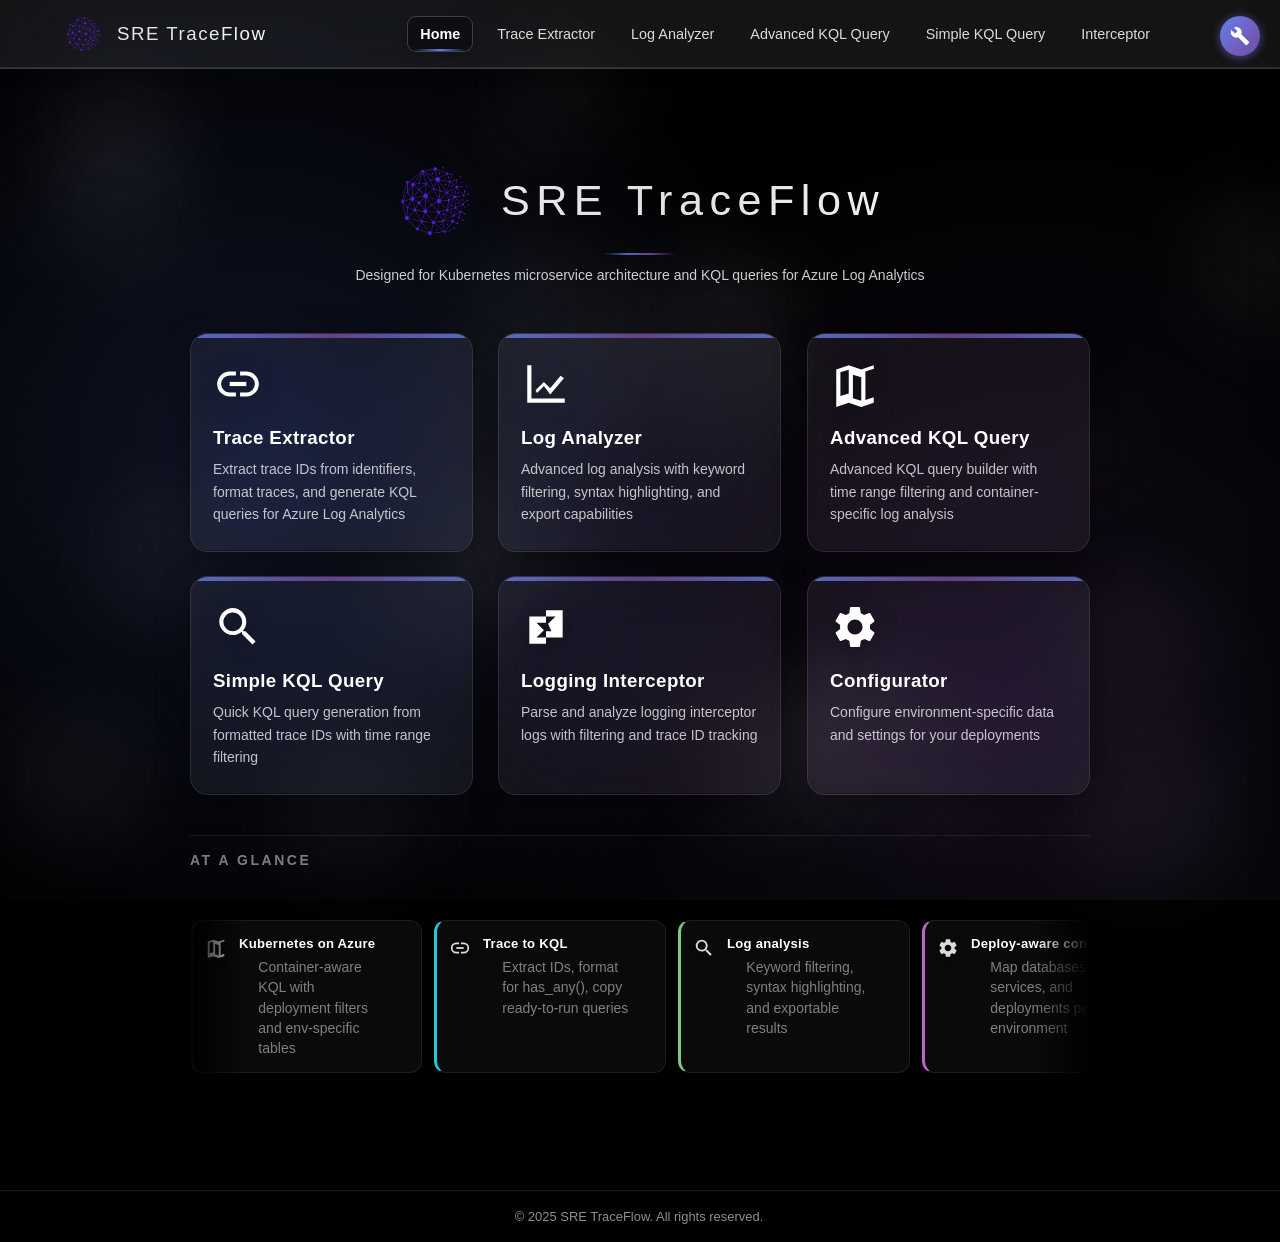
==== commit efd19195: "Add files via upload" ====
--- a/index.html
+++ b/index.html
@@ -13,7 +13,6 @@
 
   <div class="main-content">
     <div class="container" style="background: transparent; backdrop-filter: none; border: none; box-shadow: none;">
-      <div class="logo"></div>
       <h1><img src="assets/icons/sre_traceflow.png" alt="" style="width:80px;height:80px;margin-right:8px;vertical-align:middle;">SRE TraceFlow</h1>
       <p class="subtitle">Designed for Kubernetes microservice architecture and KQL queries for Azure Log Analytics</p>
       
@@ -51,7 +50,7 @@
       </a>
       
       <a href="interceptor.html" class="tool-card">
-        <img src="assets/icons/chart-line_white.svg" alt="" class="tool-icon" />
+        <img src="assets/icons/api_white.svg" alt="" class="tool-icon" />
         <div class="tool-title">Logging Interceptor</div>
         <div class="tool-description">
           Parse and analyze logging interceptor logs with filtering and trace ID tracking
@@ -67,88 +66,157 @@
       </a>
     </div>
 
-    <div class="getting-started">
-      <h3>Key Features</h3>
-      <div class="getting-started-content">
-        <div class="getting-started-step">
-          <div class="step-number-small">1</div>
-          <div class="step-content">
-            <strong>Kubernetes Optimized</strong>
-            <p>Designed specifically for Kubernetes microservice architecture log analysis and troubleshooting</p>
+    <section class="at-a-glance" aria-label="At a glance">
+      <p class="at-a-glance-eyebrow">At a glance</p>
+      <div class="glance-marquee">
+        <div class="glance-track">
+          <div class="glance-strip">
+            <article class="glance-card glance-card--azure">
+              <img src="assets/icons/map_white.svg" alt="" class="glance-icon" width="22" height="22" />
+              <div class="glance-body">
+                <h4 class="glance-title">Kubernetes on Azure</h4>
+                <p class="glance-desc">Container-aware KQL with deployment filters and env-specific tables</p>
+              </div>
+            </article>
+            <article class="glance-card glance-card--trace">
+              <img src="assets/icons/link_white.svg" alt="" class="glance-icon" width="22" height="22" />
+              <div class="glance-body">
+                <h4 class="glance-title">Trace to KQL</h4>
+                <p class="glance-desc">Extract IDs, format for has_any(), copy ready-to-run queries</p>
+              </div>
+            </article>
+            <article class="glance-card glance-card--logs">
+              <img src="assets/icons/search_white.svg" alt="" class="glance-icon" width="22" height="22" />
+              <div class="glance-body">
+                <h4 class="glance-title">Log analysis</h4>
+                <p class="glance-desc">Keyword filtering, syntax highlighting, and exportable results</p>
+              </div>
+            </article>
+            <article class="glance-card glance-card--config">
+              <img src="assets/icons/settings_white.svg" alt="" class="glance-icon" width="22" height="22" />
+              <div class="glance-body">
+                <h4 class="glance-title">Deploy-aware config</h4>
+                <p class="glance-desc">Map databases, services, and deployments per environment</p>
+              </div>
+            </article>
+            <article class="glance-card glance-card--time">
+              <img src="assets/icons/clock_white.svg" alt="" class="glance-icon" width="22" height="22" />
+              <div class="glance-body">
+                <h4 class="glance-title">Time range presets</h4>
+                <p class="glance-desc">Quick windows from 15m to 30d or custom start/end for KQL</p>
+              </div>
+            </article>
+            <article class="glance-card glance-card--interceptor">
+              <img src="assets/icons/api_white.svg" alt="" class="glance-icon" width="22" height="22" />
+              <div class="glance-body">
+                <h4 class="glance-title">Interceptor parsing</h4>
+                <p class="glance-desc">API request chains grouped by trace with status and response times</p>
+              </div>
+            </article>
+            <article class="glance-card glance-card--export">
+              <img src="assets/icons/copy_white.svg" alt="" class="glance-icon" width="22" height="22" />
+              <div class="glance-body">
+                <h4 class="glance-title">Copy &amp; export</h4>
+                <p class="glance-desc">One-click query copy and filtered log download for handoffs</p>
+              </div>
+            </article>
+            <article class="glance-card glance-card--client">
+              <img src="assets/icons/id-card_white.svg" alt="" class="glance-icon" width="22" height="22" />
+              <div class="glance-body">
+                <h4 class="glance-title">Client ID formatting</h4>
+                <p class="glance-desc">Pad IDs to 17 digits with leading zeros for database lookups</p>
+              </div>
+            </article>
+            <article class="glance-card glance-card--highlight">
+              <img src="assets/icons/check-circle_white.svg" alt="" class="glance-icon" width="22" height="22" />
+              <div class="glance-body">
+                <h4 class="glance-title">Trace detection</h4>
+                <p class="glance-desc">Auto-highlight trace IDs and errors across large pasted log dumps</p>
+              </div>
+            </article>
+            <article class="glance-card glance-card--sync">
+              <img src="assets/icons/sync_white.svg" alt="" class="glance-icon" width="22" height="22" />
+              <div class="glance-body">
+                <h4 class="glance-title">Extended search</h4>
+                <p class="glance-desc">Broader KQL templates with contains filters and container scoping</p>
+              </div>
+            </article>
           </div>
-        </div>
-        <div class="getting-started-step">
-          <div class="step-number-small">2</div>
-          <div class="step-content">
-            <strong>Trace Formatting</strong>
-            <p>Convert trace identifiers into clean comma-separated strings compatible with Azure Log Analytics has_any() queries</p>
+          <div class="glance-strip" aria-hidden="true">
+            <article class="glance-card glance-card--azure">
+              <img src="assets/icons/map_white.svg" alt="" class="glance-icon" width="22" height="22" />
+              <div class="glance-body">
+                <h4 class="glance-title">Kubernetes on Azure</h4>
+                <p class="glance-desc">Container-aware KQL with deployment filters and env-specific tables</p>
+              </div>
+            </article>
+            <article class="glance-card glance-card--trace">
+              <img src="assets/icons/link_white.svg" alt="" class="glance-icon" width="22" height="22" />
+              <div class="glance-body">
+                <h4 class="glance-title">Trace to KQL</h4>
+                <p class="glance-desc">Extract IDs, format for has_any(), copy ready-to-run queries</p>
+              </div>
+            </article>
+            <article class="glance-card glance-card--logs">
+              <img src="assets/icons/search_white.svg" alt="" class="glance-icon" width="22" height="22" />
+              <div class="glance-body">
+                <h4 class="glance-title">Log analysis</h4>
+                <p class="glance-desc">Keyword filtering, syntax highlighting, and exportable results</p>
+              </div>
+            </article>
+            <article class="glance-card glance-card--config">
+              <img src="assets/icons/settings_white.svg" alt="" class="glance-icon" width="22" height="22" />
+              <div class="glance-body">
+                <h4 class="glance-title">Deploy-aware config</h4>
+                <p class="glance-desc">Map databases, services, and deployments per environment</p>
+              </div>
+            </article>
+            <article class="glance-card glance-card--time">
+              <img src="assets/icons/clock_white.svg" alt="" class="glance-icon" width="22" height="22" />
+              <div class="glance-body">
+                <h4 class="glance-title">Time range presets</h4>
+                <p class="glance-desc">Quick windows from 15m to 30d or custom start/end for KQL</p>
+              </div>
+            </article>
+            <article class="glance-card glance-card--interceptor">
+              <img src="assets/icons/api_white.svg" alt="" class="glance-icon" width="22" height="22" />
+              <div class="glance-body">
+                <h4 class="glance-title">Interceptor parsing</h4>
+                <p class="glance-desc">API request chains grouped by trace with status and response times</p>
+              </div>
+            </article>
+            <article class="glance-card glance-card--export">
+              <img src="assets/icons/copy_white.svg" alt="" class="glance-icon" width="22" height="22" />
+              <div class="glance-body">
+                <h4 class="glance-title">Copy &amp; export</h4>
+                <p class="glance-desc">One-click query copy and filtered log download for handoffs</p>
+              </div>
+            </article>
+            <article class="glance-card glance-card--client">
+              <img src="assets/icons/id-card_white.svg" alt="" class="glance-icon" width="22" height="22" />
+              <div class="glance-body">
+                <h4 class="glance-title">Client ID formatting</h4>
+                <p class="glance-desc">Pad IDs to 17 digits with leading zeros for database lookups</p>
+              </div>
+            </article>
+            <article class="glance-card glance-card--highlight">
+              <img src="assets/icons/check-circle_white.svg" alt="" class="glance-icon" width="22" height="22" />
+              <div class="glance-body">
+                <h4 class="glance-title">Trace detection</h4>
+                <p class="glance-desc">Auto-highlight trace IDs and errors across large pasted log dumps</p>
+              </div>
+            </article>
+            <article class="glance-card glance-card--sync">
+              <img src="assets/icons/sync_white.svg" alt="" class="glance-icon" width="22" height="22" />
+              <div class="glance-body">
+                <h4 class="glance-title">Extended search</h4>
+                <p class="glance-desc">Broader KQL templates with contains filters and container scoping</p>
+              </div>
+            </article>
           </div>
         </div>
-        <div class="getting-started-step">
-          <div class="step-number-small">3</div>
-          <div class="step-content">
-            <strong>KQL Query Generation</strong>
-            <p>Generate ready-to-use KQL queries for Azure Monitor with time range filtering and container-specific analysis</p>
-          </div>
-        </div>
-        <div class="getting-started-step">
-          <div class="step-number-small">4</div>
-          <div class="step-content">
-            <strong>Log Analysis & Filtering</strong>
-            <p>Advanced keyword filtering with dynamic messages for error, warn, debug, and invalid log detection</p>
-          </div>
-        </div>
-        <div class="getting-started-step">
-          <div class="step-number-small">5</div>
-          <div class="step-content">
-            <strong>Export & Download</strong>
-            <p>Export filtered log results and generated queries for further analysis or documentation</p>
-          </div>
-        </div>
-        <div class="getting-started-step">
-          <div class="step-number-small">6</div>
-          <div class="step-content">
-            <strong>Modern Responsive UI</strong>
-            <p>Glassmorphism design with smooth animations and fully responsive layout for all devices</p>
-          </div>
-        </div>
-        <div class="getting-started-step">
-          <div class="step-number-small">7</div>
-          <div class="step-content">
-            <strong>Time Range Management</strong>
-            <p>Flexible time range selection with presets and custom date ranges for precise log analysis windows</p>
-          </div>
-        </div>
-        <div class="getting-started-step">
-          <div class="step-number-small">8</div>
-          <div class="step-content">
-            <strong>Syntax Highlighting</strong>
-            <p>Visual trace ID detection and syntax highlighting in log results for easier identification</p>
-          </div>
-        </div>
-        <div class="getting-started-step">
-          <div class="step-number-small">9</div>
-          <div class="step-content">
-            <strong>Keyword Filtering</strong>
-            <p>Real-time keyword-based log filtering to quickly find relevant entries in large log datasets</p>
-          </div>
-        </div>
-        <div class="getting-started-step">
-          <div class="step-number-small">10</div>
-          <div class="step-content">
-            <strong>Trace ID Detection</strong>
-            <p>Automatically identify and extract unique trace identifiers from log entries across distributed systems</p>
-          </div>
-        </div>
-        <div class="getting-started-step">
-          <div class="step-number-small">11</div>
-          <div class="step-content">
-            <strong>Client ID Auto-formatting</strong>
-            <p>Automatically format and pad client IDs to meet database requirements (17 digits) with leading zeros</p>
-          </div>
-        </div>
       </div>
-    </div>
+    </section>
     </div>
   </div>
 
--- a/assets/css/common.css
+++ b/assets/css/common.css
@@ -1,4 +1,9 @@
 /* Common Styles for SRE Helper Tool */
+:root {
+  --neutral-btn-underglow: 0 4px 10px rgba(102, 126, 234, 0.18);
+  --neutral-btn-underglow-hover: 0 6px 14px rgba(102, 126, 234, 0.28);
+}
+
 * {
   box-sizing: border-box;
 }
@@ -15,6 +20,112 @@
   background: #000000;
   display: flex;
   flex-direction: column;
+}
+
+/* App-wide dark scrollbars */
+html,
+body,
+textarea,
+pre,
+.result,
+.utilities-sidebar-body,
+.utilities-modal-overlay,
+.utilities-modal,
+.config-target-menu,
+.deploy-browse-menu,
+.deploy-typeahead-menu,
+.config-entry-group-body,
+.results,
+.results-content,
+#jsonOutput,
+#modal-jsonOutput,
+.dropdown-content pre {
+  scrollbar-width: thin;
+  scrollbar-color: #3a3a3e rgba(0, 0, 0, 0.45);
+}
+
+html::-webkit-scrollbar,
+body::-webkit-scrollbar,
+textarea::-webkit-scrollbar,
+pre::-webkit-scrollbar,
+.result::-webkit-scrollbar,
+.utilities-sidebar-body::-webkit-scrollbar,
+.utilities-modal-overlay::-webkit-scrollbar,
+.utilities-modal::-webkit-scrollbar,
+.config-target-menu::-webkit-scrollbar,
+.deploy-browse-menu::-webkit-scrollbar,
+.deploy-typeahead-menu::-webkit-scrollbar,
+.config-entry-group-body::-webkit-scrollbar,
+.results::-webkit-scrollbar,
+.results-content::-webkit-scrollbar,
+#jsonOutput::-webkit-scrollbar,
+#modal-jsonOutput::-webkit-scrollbar,
+.dropdown-content pre::-webkit-scrollbar {
+  width: 10px;
+  height: 10px;
+}
+
+html::-webkit-scrollbar-track,
+body::-webkit-scrollbar-track,
+textarea::-webkit-scrollbar-track,
+pre::-webkit-scrollbar-track,
+.result::-webkit-scrollbar-track,
+.utilities-sidebar-body::-webkit-scrollbar-track,
+.utilities-modal-overlay::-webkit-scrollbar-track,
+.utilities-modal::-webkit-scrollbar-track,
+.config-target-menu::-webkit-scrollbar-track,
+.deploy-browse-menu::-webkit-scrollbar-track,
+.deploy-typeahead-menu::-webkit-scrollbar-track,
+.config-entry-group-body::-webkit-scrollbar-track,
+.results::-webkit-scrollbar-track,
+.results-content::-webkit-scrollbar-track,
+#jsonOutput::-webkit-scrollbar-track,
+#modal-jsonOutput::-webkit-scrollbar-track,
+.dropdown-content pre::-webkit-scrollbar-track {
+  background: rgba(0, 0, 0, 0.45);
+  border-radius: 6px;
+}
+
+html::-webkit-scrollbar-thumb,
+body::-webkit-scrollbar-thumb,
+textarea::-webkit-scrollbar-thumb,
+pre::-webkit-scrollbar-thumb,
+.result::-webkit-scrollbar-thumb,
+.utilities-sidebar-body::-webkit-scrollbar-thumb,
+.utilities-modal-overlay::-webkit-scrollbar-thumb,
+.utilities-modal::-webkit-scrollbar-thumb,
+.config-target-menu::-webkit-scrollbar-thumb,
+.deploy-browse-menu::-webkit-scrollbar-thumb,
+.deploy-typeahead-menu::-webkit-scrollbar-thumb,
+.config-entry-group-body::-webkit-scrollbar-thumb,
+.results::-webkit-scrollbar-thumb,
+.results-content::-webkit-scrollbar-thumb,
+#jsonOutput::-webkit-scrollbar-thumb,
+#modal-jsonOutput::-webkit-scrollbar-thumb,
+.dropdown-content pre::-webkit-scrollbar-thumb {
+  background: #3a3a3e;
+  border-radius: 6px;
+  border: 2px solid rgba(0, 0, 0, 0.35);
+}
+
+html::-webkit-scrollbar-thumb:hover,
+body::-webkit-scrollbar-thumb:hover,
+textarea::-webkit-scrollbar-thumb:hover,
+pre::-webkit-scrollbar-thumb:hover,
+.result::-webkit-scrollbar-thumb:hover,
+.utilities-sidebar-body::-webkit-scrollbar-thumb:hover,
+.utilities-modal-overlay::-webkit-scrollbar-thumb:hover,
+.utilities-modal::-webkit-scrollbar-thumb:hover,
+.config-target-menu::-webkit-scrollbar-thumb:hover,
+.deploy-browse-menu::-webkit-scrollbar-thumb:hover,
+.deploy-typeahead-menu::-webkit-scrollbar-thumb:hover,
+.config-entry-group-body::-webkit-scrollbar-thumb:hover,
+.results::-webkit-scrollbar-thumb:hover,
+.results-content::-webkit-scrollbar-thumb:hover,
+#jsonOutput::-webkit-scrollbar-thumb:hover,
+#modal-jsonOutput::-webkit-scrollbar-thumb:hover,
+.dropdown-content pre::-webkit-scrollbar-thumb:hover {
+  background: #4a4a50;
 }
 
 body:not(.home-page)::before {
@@ -336,44 +447,110 @@
   box-sizing: border-box;
 }
 
-.action-section.comma-formatter-actions {
-  display: flex;
-  align-items: center;
-  justify-content: center;
+.comma-formatter-section {
+  margin-bottom: 20px;
+}
+
+.comma-formatter-actions {
+  display: flex;
+  align-items: center;
+  justify-content: flex-start;
   gap: 12px;
   flex-wrap: nowrap;
-}
-
-.action-section.comma-formatter-actions .analyze-btn {
+  width: 100%;
+  margin-top: 14px;
+  padding: 16px 2.5% 14px 2.5%;
+  box-sizing: border-box;
+  position: relative;
+  transition: all 0.3s ease;
+}
+
+.comma-formatter-actions::before {
+  content: '';
+  position: absolute;
+  top: 0;
+  left: 2.5%;
+  right: 2.5%;
+  height: 2px;
+  background: rgba(102, 126, 234, 0.3);
+  transition: all 0.3s ease;
+}
+
+.comma-formatter-actions::after {
+  content: '';
+  position: absolute;
+  bottom: 0;
+  left: 2.5%;
+  right: 2.5%;
+  height: 2px;
+  background: rgba(102, 126, 234, 0.3);
+  transition: all 0.3s ease;
+}
+
+.comma-formatter-actions:hover::before,
+.comma-formatter-actions:hover::after {
+  background: linear-gradient(90deg, #667eea, #764ba2);
+  opacity: 0.8;
+}
+
+.comma-formatter-actions .analyze-btn {
   width: auto;
   flex-shrink: 0;
   margin: 0;
+  height: 35px;
+  min-height: 35px;
+  padding: 0 14px;
+  border-radius: 8px;
+  font-size: 13px;
+  box-sizing: border-box;
+  box-shadow: 0 2px 8px rgba(102, 126, 234, 0.3);
 }
 
 .comma-delimiter-label {
+  display: flex;
+  align-items: center;
+  width: auto;
   font-size: 13px;
   margin: 0;
   white-space: nowrap;
   font-weight: 500;
   color: rgba(255, 255, 255, 0.9);
   flex-shrink: 0;
+  line-height: 1;
 }
 
 .comma-delimiter-select {
+  display: inline-block;
+  width: auto;
   margin: 0;
   padding: 8px 10px;
   background: rgba(255, 255, 255, 0.08);
   border: 1px solid rgba(255, 255, 255, 0.2);
   border-radius: 8px;
   color: #ffffff;
-  font-size: 13px;
+  font-size: 12px;
   cursor: pointer;
   min-width: 140px;
   flex-shrink: 0;
 }
 
-.utilities-modal-content .action-section.comma-formatter-actions .analyze-btn {
+.utilities-modal-content .comma-formatter-section {
+  margin-bottom: 20px;
+}
+
+.utilities-modal-content .comma-formatter-actions .analyze-btn {
   width: auto;
+  height: 35px !important;
+  min-height: 35px !important;
+  padding: 0 14px !important;
+  border-radius: 8px !important;
+  font-size: 13px !important;
+  box-shadow: 0 2px 8px rgba(102, 126, 234, 0.3) !important;
+}
+
+.utilities-modal-content .comma-formatter-actions .analyze-btn:hover {
+  transform: translateY(-1px) !important;
+  box-shadow: 0 4px 12px rgba(102, 126, 234, 0.4) !important;
 }
 
 .utilities-modal-content .result {
@@ -420,15 +597,18 @@
 }
 
 .utilities-modal-content .button-group button.copy {
-  background: rgba(255, 255, 255, 0.08) !important;
-  border: 1px solid rgba(255, 255, 255, 0.2) !important;
-  color: #ffffff;
+  background: #000000 !important;
+  border: none !important;
+  color: #ffffff;
+  box-shadow: var(--neutral-btn-underglow) !important;
 }
 
 .utilities-modal-content .button-group button.copy:hover {
-  background: rgba(255, 255, 255, 0.15) !important;
-  border-color: rgba(255, 255, 255, 0.3) !important;
+  background: #1a1a1a !important;
   transform: translateY(-2px);
+  box-shadow:
+    0 2px 8px rgba(0, 0, 0, 0.2),
+    var(--neutral-btn-underglow-hover) !important;
 }
 
 /* Navigation Styles */
@@ -728,61 +908,68 @@
 }
 
 input,
-textarea {
+textarea,
+select {
   display: block;
   width: 100%;
   margin-top: 0;
-  font-size: 14px !important;
+  font-size: 12px !important;
 }
 
 input {
-  background: rgba(255, 255, 255, 0.08);
-  backdrop-filter: blur(10px);
-  color: #ffffff;
-  border: 1px solid rgba(255, 255, 255, 0.2);
+  background: rgba(18, 18, 20, 0.45);
+  backdrop-filter: blur(8px);
+  color: #ffffff;
+  border: 1px solid rgba(255, 255, 255, 0.08);
   padding: 13px 16px;
   border-radius: 11px;
   transition: all 0.3s cubic-bezier(0.4, 0, 0.2, 1);
-  font-size: 14px;
+  font-size: 12px;
   font-weight: 500;
-  box-shadow: 0 2px 8px rgba(0, 0, 0, 0.1),
-              inset 0 1px 0 rgba(255, 255, 255, 0.05);
+  box-shadow: none;
 }
 
 textarea {
-  background: rgba(255, 255, 255, 0.08);
-  backdrop-filter: blur(10px);
-  color: #ffffff;
-  border: 1px solid rgba(255, 255, 255, 0.2);
+  background: rgba(18, 18, 20, 0.45);
+  backdrop-filter: blur(8px);
+  color: #ffffff;
+  border: 1px solid rgba(255, 255, 255, 0.08);
   border-left: 3px solid rgba(102, 126, 234, 0.5);
   padding: 13px 16px;
   border-radius: 11px;
   transition: all 0.3s cubic-bezier(0.4, 0, 0.2, 1);
-  font-size: 14px !important;
+  font-size: 12px !important;
   font-weight: 500;
-  box-shadow: 0 2px 8px rgba(0, 0, 0, 0.1),
-              inset 0 1px 0 rgba(255, 255, 255, 0.05);
+  box-shadow: none;
+}
+
+select {
+  background: rgba(18, 18, 20, 0.45);
+  backdrop-filter: blur(8px);
+  color: #ffffff;
+  border: 1px solid rgba(255, 255, 255, 0.08);
+  padding: 13px 16px;
+  border-radius: 11px;
+  transition: all 0.3s cubic-bezier(0.4, 0, 0.2, 1);
+  font-size: 12px;
+  font-weight: 500;
+  box-shadow: none;
+  cursor: pointer;
 }
 
 input:focus {
-  border-color: rgba(255, 255, 255, 0.4);
+  border-color: rgba(255, 255, 255, 0.1);
   outline: none;
-  background: rgba(255, 255, 255, 0.12);
-  box-shadow: 0 0 0 3px rgba(102, 126, 234, 0.2),
-              0 4px 12px rgba(0, 0, 0, 0.2),
-              inset 0 1px 0 rgba(255, 255, 255, 0.1);
-  transform: translateY(-1px);
+  background: rgba(18, 18, 20, 0.55);
+  box-shadow: 0 0 0 3px rgba(102, 126, 234, 0.15);
 }
 
 textarea:focus {
-  border-color: rgba(255, 255, 255, 0.4);
+  border-color: rgba(255, 255, 255, 0.1);
   border-left-color: rgba(102, 126, 234, 0.8);
   outline: none;
-  background: rgba(255, 255, 255, 0.12);
-  box-shadow: 0 0 0 3px rgba(102, 126, 234, 0.2),
-              0 4px 12px rgba(0, 0, 0, 0.2),
-              inset 0 1px 0 rgba(255, 255, 255, 0.1);
-  transform: translateY(-1px);
+  background: rgba(18, 18, 20, 0.55);
+  box-shadow: 0 0 0 3px rgba(102, 126, 234, 0.15);
 }
 
 input::placeholder,
@@ -798,7 +985,7 @@
   border: 1px solid rgba(255, 255, 255, 0.2);
   padding: 11px 14px;
   border-radius: 7px;
-  font-size: 14px;
+  font-size: 12px;
 }
 
 input[type="time"]:focus {
@@ -850,13 +1037,63 @@
   left: 100%;
 }
 
-.button-group button.copy {
+.button-group button.copy,
+.button-group .back-btn,
+.back-btn,
+.reanalyze-btn,
+.upload-btn,
+.button-group .upload-btn,
+.fullscreen-btn,
+.deploy-browse-trigger,
+.desc-toggle,
+.selected-keywords button:not(.active-filter),
+.client-btn.copy {
+  box-shadow: var(--neutral-btn-underglow);
+}
+
+.button-group button.copy,
+.button-group .back-btn {
   background: #000000;
   color: #ffffff;
-}
-
-.button-group button.copy:hover {
+  border: none;
+}
+
+.button-group button.copy:hover,
+.button-group .back-btn:hover,
+.back-btn:hover,
+.reanalyze-btn:hover,
+.upload-btn:hover,
+.button-group .upload-btn:hover,
+.fullscreen-btn:hover,
+.deploy-browse-trigger:hover,
+.desc-toggle:hover,
+.selected-keywords button:not(.active-filter):hover,
+.client-btn.copy:hover {
+  box-shadow:
+    0 2px 8px rgba(0, 0, 0, 0.2),
+    var(--neutral-btn-underglow-hover);
+}
+
+.button-group button.copy:hover,
+.button-group .back-btn:hover {
   background: #1a1a1a;
+}
+
+.tool-redirect-row {
+  display: flex;
+  align-items: center;
+  justify-content: center;
+  gap: 16px;
+  flex-wrap: wrap;
+  margin-top: 18px;
+}
+
+.tool-redirect-or {
+  color: rgba(255, 255, 255, 0.55);
+  font-size: 13px;
+  font-weight: 500;
+  flex-shrink: 0;
+  text-transform: lowercase;
 }
 
 .tool-redirect-btn {
@@ -864,7 +1101,7 @@
   color: white;
   border: none;
   padding: 22px 43px;
-  border-radius: 14px;
+  border-radius: 999px;
   cursor: pointer;
   font-size: 14px;
   font-weight: 500;
@@ -877,7 +1114,11 @@
   flex: 1;
   min-height: 63px;
   min-width: 216px;
-  margin-top: 18px;
+  margin-top: 0;
+}
+
+.tool-redirect-row > .tool-redirect-btn {
+  margin-top: 0;
 }
 
 .tool-redirect-btn:hover {
@@ -886,7 +1127,7 @@
   box-shadow: 0 8px 25px rgba(106, 13, 173, 0.4);
 }
 
-.button-group button:not(.copy) {
+.button-group button:not(.copy):not(.back-btn) {
   background: linear-gradient(135deg, #6c5ce7, #a29bfe);
 }
 
@@ -929,24 +1170,6 @@
   max-height: 360px;
   opacity: 1;
   transition: all 0.3s ease-out;
-}
-
-.result::-webkit-scrollbar {
-  width: 6px;
-}
-
-.result::-webkit-scrollbar-track {
-  background: rgba(255, 255, 255, 0.1);
-  border-radius: 3px;
-}
-
-.result::-webkit-scrollbar-thumb {
-  background: rgba(255, 255, 255, 0.3);
-  border-radius: 3px;
-}
-
-.result::-webkit-scrollbar-thumb:hover {
-  background: rgba(255, 255, 255, 0.5);
 }
 
 /* Footer */
--- a/assets/css/home.css
+++ b/assets/css/home.css
@@ -118,7 +118,7 @@
   margin-top: 36px;
   margin-bottom: 36px;
   font-weight: 400;
-  max-width: 450px;
+  max-width: 620px;
   margin-left: auto;
   margin-right: auto;
   line-height: 1.7;
@@ -349,140 +349,223 @@
   color: rgba(255, 255, 255, 0.9);
 }
 
-.getting-started {
-  margin: 45px 0 36px 0;
-  padding: 27px 0;
-  border-top: 1px solid rgba(255, 255, 255, 0.1);
-  border-bottom: 1px solid rgba(255, 255, 255, 0.1);
-}
-
-.getting-started h3 {
-  font-family: -apple-system, BlinkMacSystemFont, 'Segoe UI', 'Roboto', 'Helvetica Neue', Arial, sans-serif;
-  font-size: 1.35rem;
-  font-weight: 400;
-  color: #ffffff;
-  margin: 0 0 27px 0;
-  text-align: center;
-  letter-spacing: 0.1em;
-}
-
-.getting-started-content {
-  display: grid;
-  grid-template-columns: repeat(3, 1fr);
-  gap: 27px;
-  max-width: 1080px;
-  margin: 0 auto;
-}
-
-.getting-started-step {
+.at-a-glance {
+  position: relative;
+  margin: 40px 0 0;
+  padding: 0;
+  border-top: 1px solid rgba(255, 255, 255, 0.08);
+  text-align: left;
+}
+
+.at-a-glance-eyebrow {
+  position: absolute;
+  top: 16px;
+  left: 0;
+  margin: 0;
+  font-size: 0.7rem;
+  font-weight: 600;
+  letter-spacing: 0.18em;
+  text-transform: uppercase;
+  color: rgba(255, 255, 255, 0.45);
+  text-align: left;
+}
+
+.glance-marquee {
+  overflow: hidden;
+  width: 100%;
+  margin-top: 84px;
+  -webkit-mask-image: linear-gradient(
+    90deg,
+    transparent 0%,
+    #000 6%,
+    #000 94%,
+    transparent 100%
+  );
+  mask-image: linear-gradient(
+    90deg,
+    transparent 0%,
+    #000 6%,
+    #000 94%,
+    transparent 100%
+  );
+}
+
+.glance-track {
   display: flex;
-  flex-direction: column;
-  align-items: center;
-  text-align: center;
-  gap: 15px;
-  justify-content: flex-start;
-  width: 100%;
-}
-
-.getting-started-step:nth-child(n+4) {
-  border-top: 1px solid rgba(255, 255, 255, 0.1);
-  padding-top: 30px;
-  margin-top: 0;
-}
-
-.step-number-small {
-  width: 36px;
-  height: 36px;
-  border-radius: 50%;
-  background: linear-gradient(135deg, #667eea, #764ba2);
-  color: #ffffff;
+  width: max-content;
+  animation: glanceScrollRtl 55s linear infinite;
+}
+
+.glance-marquee:hover .glance-track {
+  animation-play-state: paused;
+}
+
+@keyframes glanceScrollRtl {
+  from {
+    transform: translateX(0);
+  }
+  to {
+    transform: translateX(-50%);
+  }
+}
+
+.glance-strip {
   display: flex;
-  align-items: center;
-  justify-content: center;
-  font-size: 16px;
-  font-weight: 700;
-  box-shadow: 0 4px 15px rgba(102, 126, 234, 0.3);
   flex-shrink: 0;
-}
-
-.step-content {
+  gap: 12px;
+  padding-right: 12px;
+}
+
+.glance-card {
   display: flex;
-  flex-direction: column;
-  gap: 8px;
-  text-align: center;
-  width: 100%;
-  align-items: center;
-  justify-content: center;
-}
-
-.step-content strong {
-  font-size: 1rem;
+  align-items: flex-start;
+  gap: 12px;
+  flex: 0 0 232px;
+  width: 232px;
+  padding: 14px 14px 14px 12px;
+  border-radius: 12px;
+  background: rgba(255, 255, 255, 0.04);
+  border: 1px solid rgba(255, 255, 255, 0.08);
+  border-left-width: 3px;
+  transition: background 0.25s ease, border-color 0.25s ease;
+}
+
+.glance-card:hover {
+  background: rgba(255, 255, 255, 0.09);
+}
+
+.glance-card--azure {
+  border-left-color: #667eea;
+}
+.glance-card--azure:hover {
+  border-color: rgba(102, 126, 234, 0.35);
+  border-left-color: #7b8ef0;
+}
+
+.glance-card--trace {
+  border-left-color: #26c6da;
+}
+.glance-card--trace:hover {
+  border-color: rgba(38, 198, 218, 0.35);
+  border-left-color: #4dd0e1;
+}
+
+.glance-card--logs {
+  border-left-color: #81c784;
+}
+.glance-card--logs:hover {
+  border-color: rgba(129, 199, 132, 0.35);
+  border-left-color: #a5d6a7;
+}
+
+.glance-card--config {
+  border-left-color: #ba68c8;
+}
+.glance-card--config:hover {
+  border-color: rgba(186, 104, 200, 0.35);
+  border-left-color: #ce93d8;
+}
+
+.glance-card--time {
+  border-left-color: #ffb74d;
+}
+.glance-card--time:hover {
+  border-color: rgba(255, 183, 77, 0.35);
+  border-left-color: #ffcc80;
+}
+
+.glance-card--interceptor {
+  border-left-color: #7986cb;
+}
+.glance-card--interceptor:hover {
+  border-color: rgba(121, 134, 203, 0.35);
+  border-left-color: #9fa8da;
+}
+
+.glance-card--export {
+  border-left-color: #ff8a65;
+}
+.glance-card--export:hover {
+  border-color: rgba(255, 138, 101, 0.35);
+  border-left-color: #ffab91;
+}
+
+.glance-card--client {
+  border-left-color: #f06292;
+}
+.glance-card--client:hover {
+  border-color: rgba(240, 98, 146, 0.35);
+  border-left-color: #f48fb1;
+}
+
+.glance-card--highlight {
+  border-left-color: #64b5f6;
+}
+.glance-card--highlight:hover {
+  border-color: rgba(100, 181, 246, 0.35);
+  border-left-color: #90caf9;
+}
+
+.glance-card--sync {
+  border-left-color: #aed581;
+}
+.glance-card--sync:hover {
+  border-color: rgba(174, 213, 129, 0.35);
+  border-left-color: #c5e1a5;
+}
+
+.glance-icon {
+  flex-shrink: 0;
+  margin-top: 2px;
+  opacity: 0.85;
+  filter: drop-shadow(0 2px 6px rgba(0, 0, 0, 0.35));
+}
+
+.glance-body {
+  min-width: 0;
+}
+
+.glance-title {
+  margin: 0 0 5px;
+  font-size: 0.82rem;
   font-weight: 600;
   color: #ffffff;
-  font-family: -apple-system, BlinkMacSystemFont, 'Segoe UI', 'Roboto', 'Helvetica Neue', Arial, sans-serif;
-  text-align: center;
-  display: block;
-  width: 100%;
-}
-
-.step-content p {
-  font-size: 0.875rem;
-  color: rgba(255, 255, 255, 0.7);
-  margin: 0 auto;
-  line-height: 1.5;
-  text-align: center;
-  max-width: 100%;
-}
-
-@media (max-width: 1024px) {
-  .getting-started-content {
-    grid-template-columns: repeat(2, 1fr);
-  }
-  
-  .getting-started-step:nth-child(n+4) {
-    border-top: 1px solid rgba(255, 255, 255, 0.1);
-    padding-top: 30px;
-  }
-  
-  .getting-started-step:nth-child(n+3) {
-    border-top: none;
-    padding-top: 0;
-  }
-  
-  .getting-started-step:nth-child(3),
-  .getting-started-step:nth-child(5),
-  .getting-started-step:nth-child(7),
-  .getting-started-step:nth-child(9),
-  .getting-started-step:nth-child(11) {
-    border-top: 1px solid rgba(255, 255, 255, 0.1);
-    padding-top: 30px;
-  }
-}
-
-@media (max-width: 768px) {
-  .getting-started-content {
-    grid-template-columns: 1fr;
-    gap: 25px;
-  }
-  
-  .getting-started-step {
-    flex-direction: row;
-    text-align: left;
-    align-items: flex-start;
-  }
-  
-  .getting-started-step:nth-child(n+2) {
-    border-top: 1px solid rgba(255, 255, 255, 0.1);
-    padding-top: 25px;
-  }
-  
-  .getting-started-step:nth-child(3),
-  .getting-started-step:nth-child(5),
-  .getting-started-step:nth-child(7),
-  .getting-started-step:nth-child(9),
-  .getting-started-step:nth-child(11) {
-    border-top: 1px solid rgba(255, 255, 255, 0.1);
-    padding-top: 25px;
+  letter-spacing: 0.02em;
+  line-height: 1.3;
+}
+
+.glance-desc {
+  margin: 0;
+  font-size: 0.74rem;
+  line-height: 1.45;
+  color: rgba(255, 255, 255, 0.58);
+}
+
+@media (prefers-reduced-motion: reduce) {
+  .glance-track {
+    animation: none;
+    flex-wrap: wrap;
+    width: 100%;
+  }
+
+  .glance-marquee {
+    -webkit-mask-image: none;
+    mask-image: none;
+  }
+
+  .glance-strip[aria-hidden="true"] {
+    display: none;
+  }
+
+  .glance-strip {
+    flex-wrap: wrap;
+    padding-right: 0;
+  }
+
+  .glance-card {
+    flex: 1 1 200px;
+    width: auto;
+    max-width: 100%;
   }
 }
 
@@ -620,7 +703,7 @@
   border: 1px solid rgba(255, 255, 255, 0.3);
   padding: 10px 12px;
   border-radius: 6px;
-  font-size: 14px;
+  font-size: 12px;
   text-align: center;
   font-weight: 500;
 }
@@ -681,10 +764,14 @@
 .client-btn.copy {
   background: #000000;
   color: #ffffff;
+  box-shadow: var(--neutral-btn-underglow);
 }
 
 .client-btn.copy:hover {
   background: #1a1a1a;
+  box-shadow:
+    0 2px 8px rgba(0, 0, 0, 0.2),
+    var(--neutral-btn-underglow-hover);
 }
 
 .client-btn:hover {
